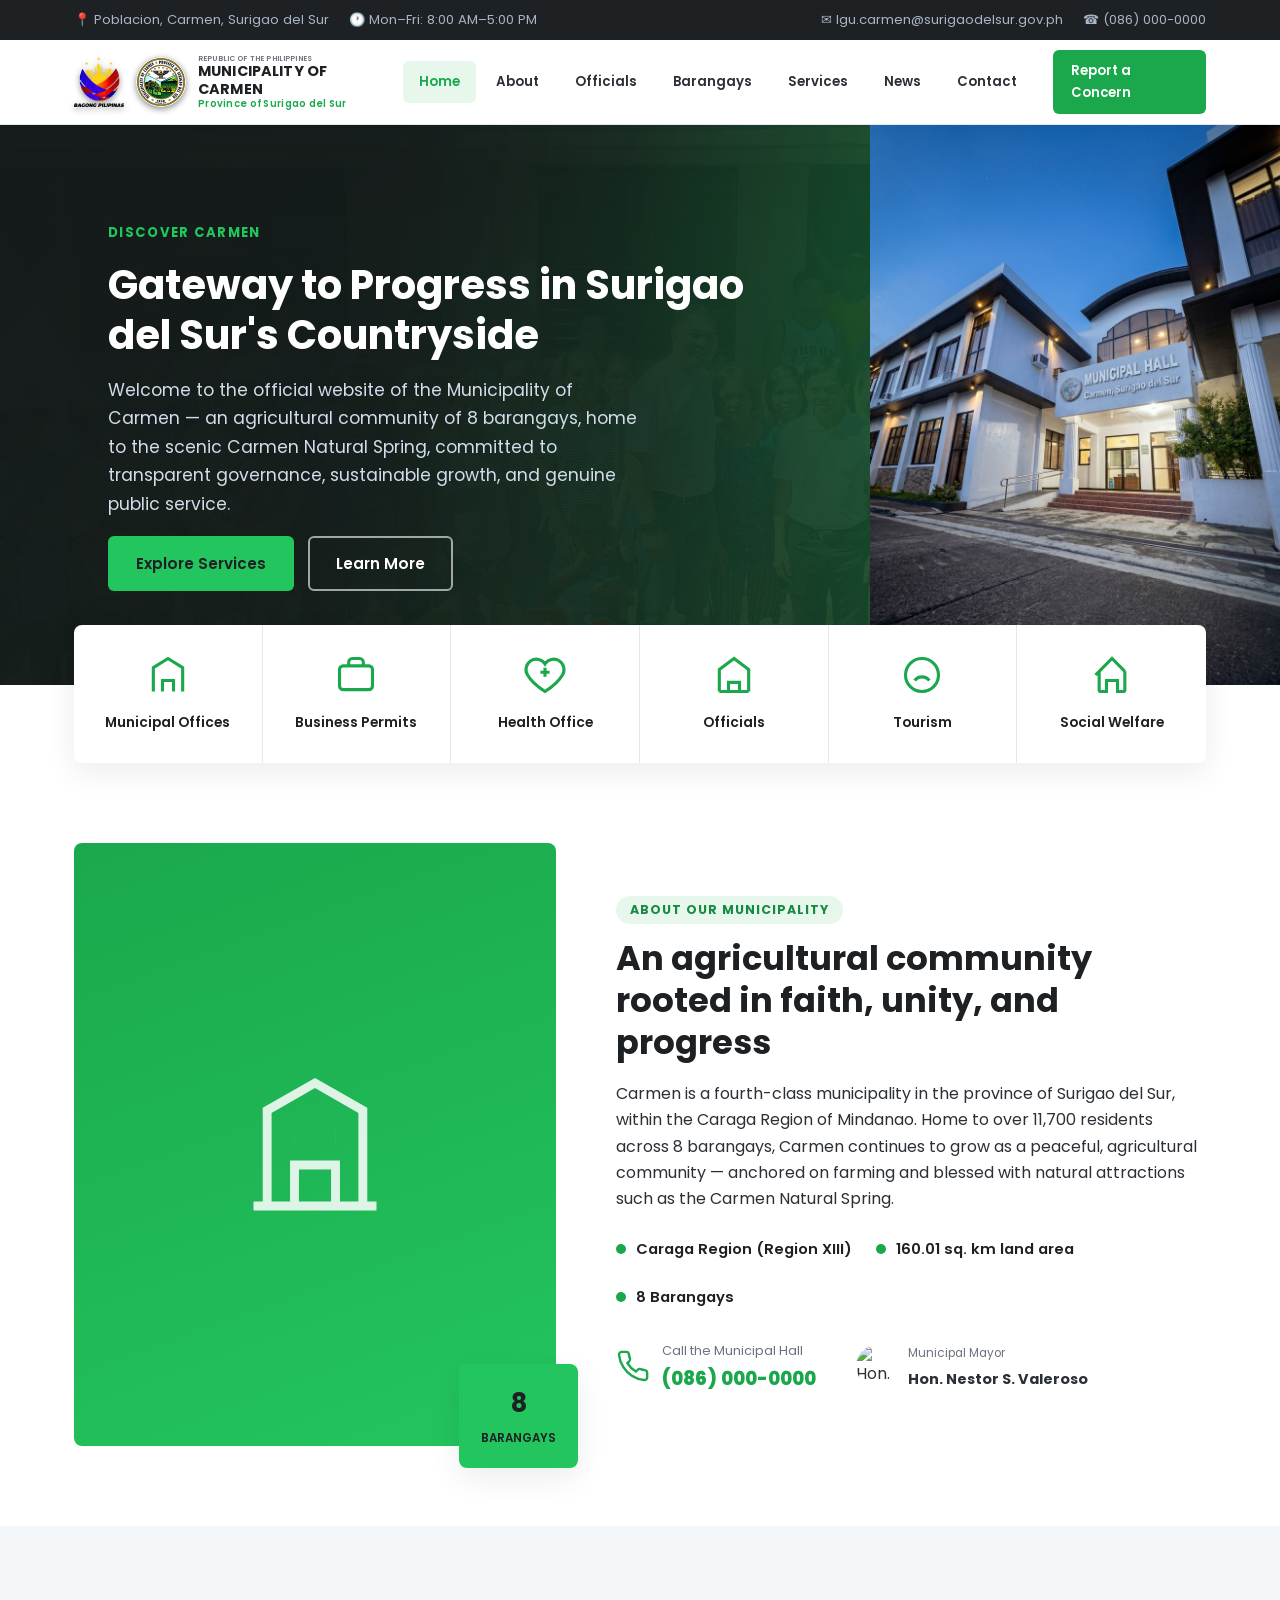
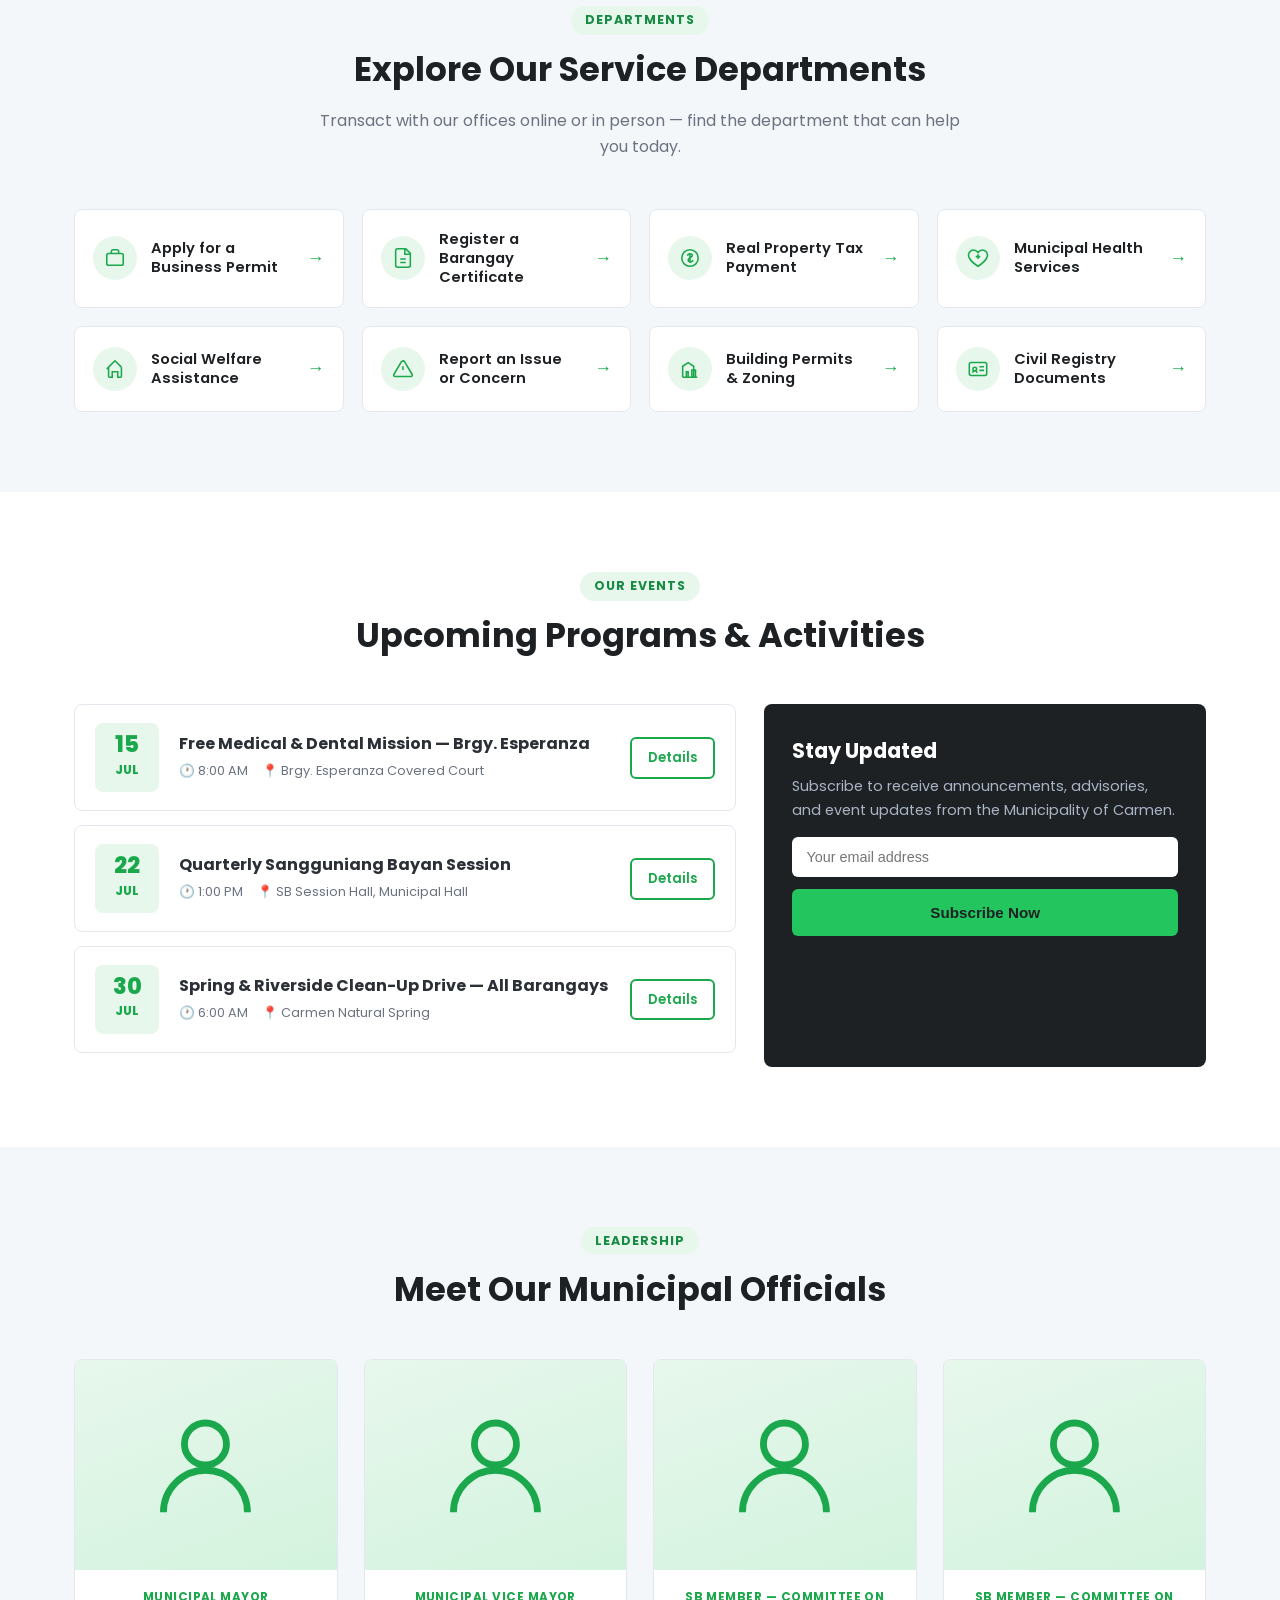
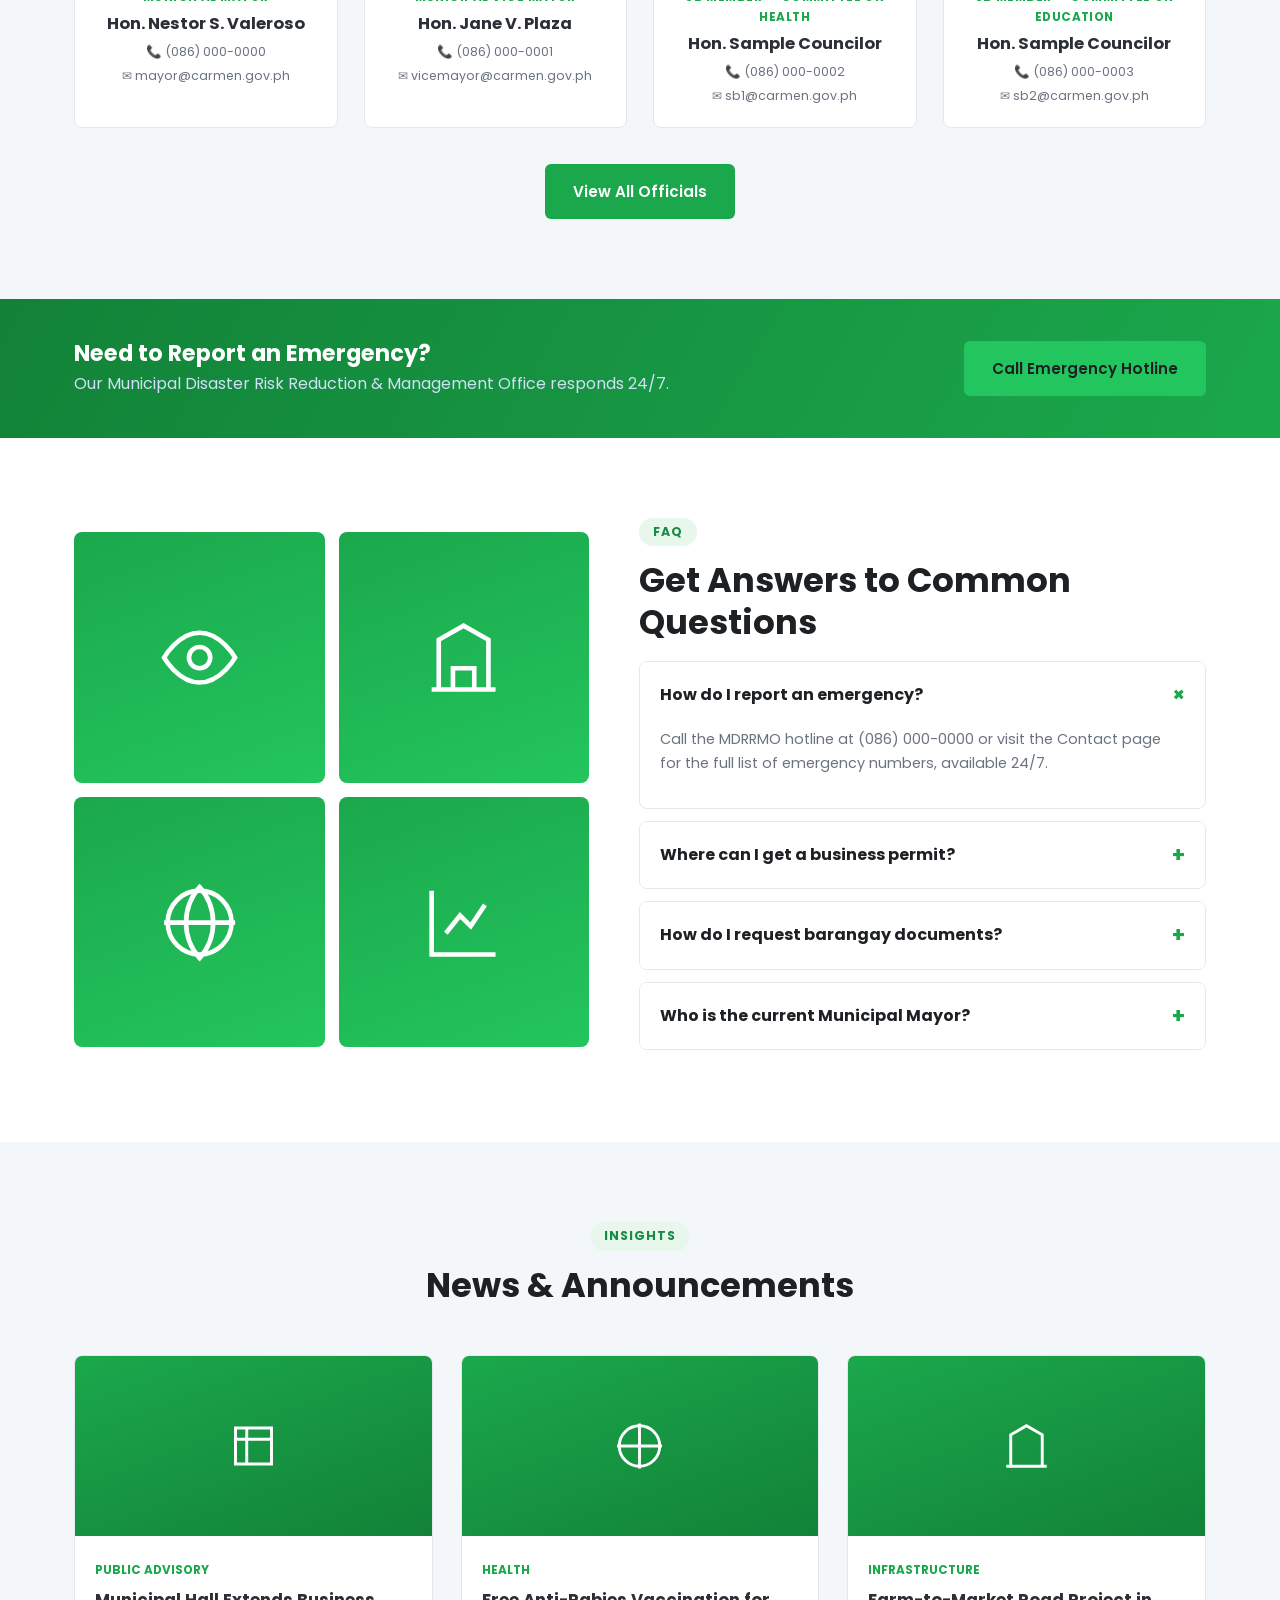
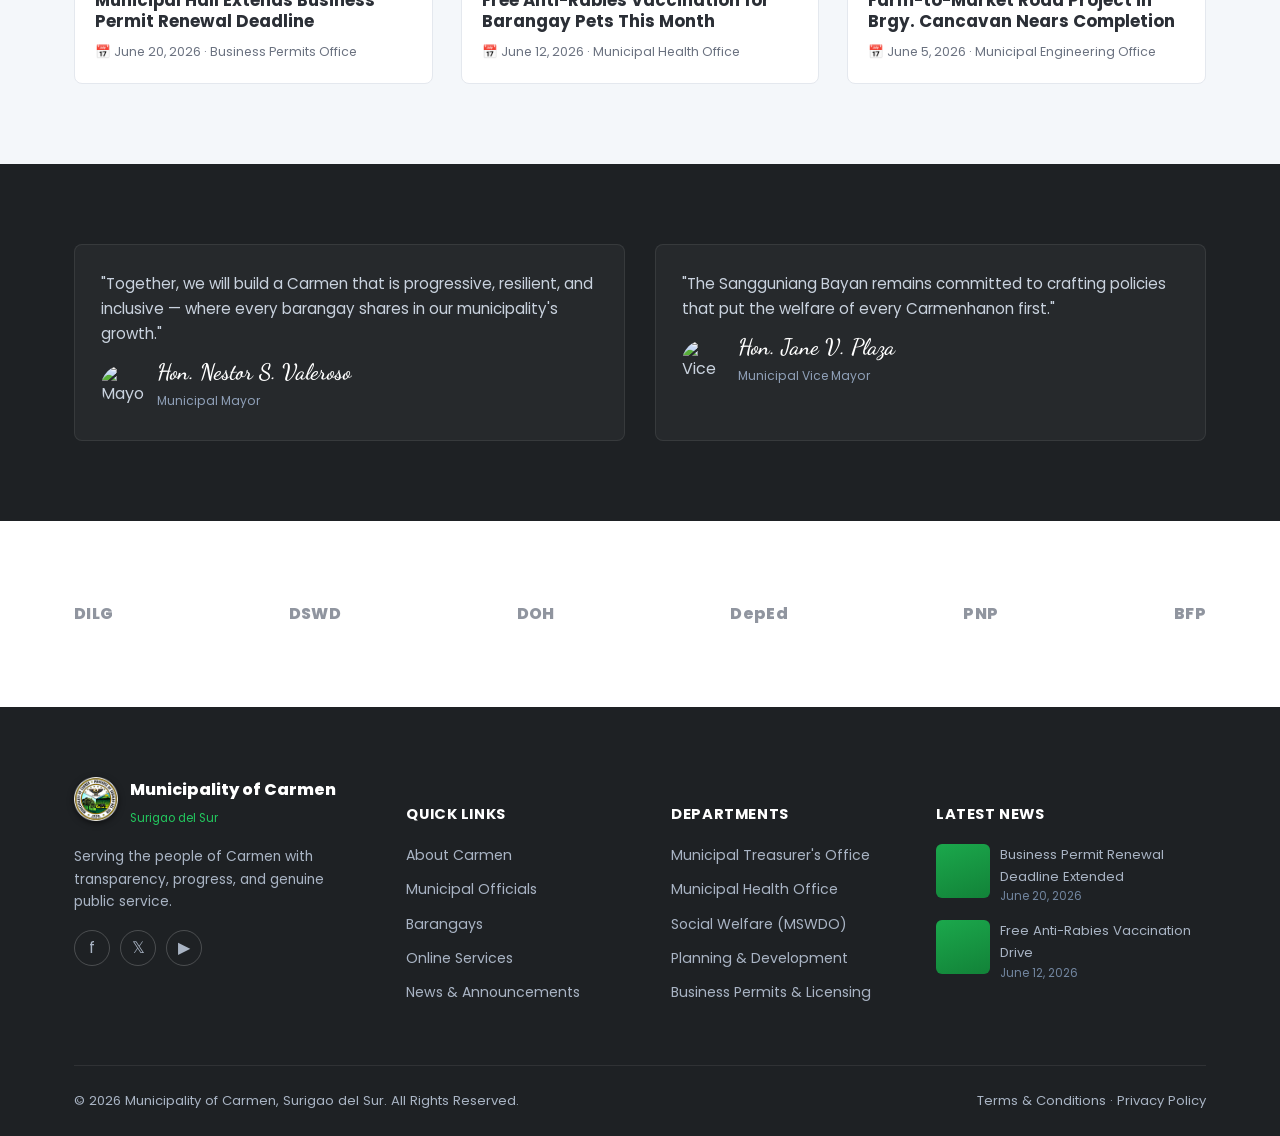
==== index.html @ b29a8e4d "Initial commit: Municipality of Carmen official website Static site for the Municipality of Carmen, " ====
<!DOCTYPE html>
<html lang="en">
<head>
<meta charset="UTF-8">
<meta name="viewport" content="width=device-width, initial-scale=1.0">
<title>Municipality of Carmen, Surigao del Sur | Official Website</title>
<meta name="description" content="Official website of the Municipality of Carmen, Province of Surigao del Sur, Philippines.">
<link rel="icon" href="assets/seal.png" type="image/png">
<link rel="preconnect" href="https://fonts.googleapis.com">
<link rel="preconnect" href="https://fonts.gstatic.com" crossorigin>
<link rel="stylesheet" href="https://fonts.googleapis.com/css2?family=Poppins:wght@300;400;500;600;700;800&family=Dancing+Script:wght@500;600;700&display=swap">
<link rel="stylesheet" href="css/style.css">
</head>
<body>

<div class="topbar">
  <div class="container">
    <div class="topbar-left">
      <span>📍 Poblacion, Carmen, Surigao del Sur</span>
      <span>🕐 Mon–Fri: 8:00 AM–5:00 PM</span>
    </div>
    <div class="topbar-right">
      <a href="mailto:lgu.carmen@surigaodelsur.gov.ph">✉ lgu.carmen@surigaodelsur.gov.ph</a>
      <a href="contact.html">☎ (086) 000-0000</a>
    </div>
  </div>
</div>

<header class="site-header">
  <div class="container">
    <a href="index.html" class="brand">
      <img src="assets/bago.png" alt="Bagong Pilipinas" class="seal">
      <img src="assets/seal.png" alt="Seal of Carmen, Surigao del Sur" class="seal">
      <span class="brand-text">
        <span class="name-country">Republic of the Philippines</span>
        <span class="name-en">Municipality of Carmen</span>
        <span class="name-fil">Province of Surigao del Sur</span>
      </span>
    </a>
    <nav class="main-nav">
      <ul>
        <li><a href="index.html">Home</a></li>
        <li><a href="about.html">About</a></li>
        <li><a href="officials.html">Officials</a></li>
        <li><a href="barangays.html">Barangays</a></li>
        <li><a href="services.html">Services</a></li>
        <li><a href="news.html">News</a></li>
        <li><a href="contact.html">Contact</a></li>
      </ul>
    </nav>
    <div class="header-cta">
      <a href="contact.html" class="btn btn-primary btn-sm">Report a Concern</a>
      <button class="nav-toggle" aria-label="Toggle menu">☰</button>
    </div>
  </div>
</header>

<section class="hero">
  <video class="hero-video" autoplay muted loop playsinline preload="auto" poster="assets/hero-bg.jpg">
    <source src="assets/carmen-web.mp4" type="video/mp4">
  </video>
  <img src="assets/hall.png" alt="Carmen Municipal Hall" class="hero-photo">
  <div class="container">
    <div class="hero-content">
      <span class="eyebrow">Discover Carmen</span>
      <h1>Gateway to Progress in Surigao del Sur's Countryside</h1>
      <p>Welcome to the official website of the Municipality of Carmen — an agricultural community of 8 barangays, home to the scenic Carmen Natural Spring, committed to transparent governance, sustainable growth, and genuine public service.</p>
      <div class="hero-actions">
        <a href="services.html" class="btn btn-accent">Explore Services</a>
        <a href="about.html" class="btn btn-outline">Learn More</a>
      </div>
    </div>
  </div>
</section>

<div class="container">
  <div class="quicklinks">
    <div class="quicklinks-grid">
      <a href="services.html" class="quicklink">
        <svg class="icon" viewBox="0 0 24 24" fill="none" stroke="currentColor" stroke-width="1.7"><path d="M4 21V8l8-5 8 5v13"/><path d="M9 21v-6h6v6"/><path d="M9 12h.01M15 12h.01M12 9h.01"/></svg>
        <span>Municipal Offices</span>
      </a>
      <a href="services.html" class="quicklink">
        <svg class="icon" viewBox="0 0 24 24" fill="none" stroke="currentColor" stroke-width="1.7"><rect x="3" y="7" width="18" height="13" rx="2"/><path d="M8 7V5a2 2 0 0 1 2-2h4a2 2 0 0 1 2 2v2"/></svg>
        <span>Business Permits</span>
      </a>
      <a href="services.html" class="quicklink">
        <svg class="icon" viewBox="0 0 24 24" fill="none" stroke="currentColor" stroke-width="1.7"><path d="M12 21s-7-4.5-9.5-9A5.5 5.5 0 0 1 12 6a5.5 5.5 0 0 1 9.5 6c-2.5 4.5-9.5 9-9.5 9Z"/><path d="M12 8v5M9.5 10.5h5"/></svg>
        <span>Health Office</span>
      </a>
      <a href="officials.html" class="quicklink">
        <svg class="icon" viewBox="0 0 24 24" fill="none" stroke="currentColor" stroke-width="1.7"><path d="M4 21V9l8-6 8 6v12"/><path d="M9 21v-5h6v5M4 21h16"/></svg>
        <span>Officials</span>
      </a>
      <a href="about.html" class="quicklink">
        <svg class="icon" viewBox="0 0 24 24" fill="none" stroke="currentColor" stroke-width="1.7"><circle cx="12" cy="12" r="9"/><path d="M8 15s1.5-2 4-2 4 2 4 2M9 9h.01M15 9h.01"/></svg>
        <span>Tourism</span>
      </a>
      <a href="services.html" class="quicklink">
        <svg class="icon" viewBox="0 0 24 24" fill="none" stroke="currentColor" stroke-width="1.7"><path d="M3 12l2-2m0 0 7-7 7 7M5 10v10a1 1 0 0 0 1 1h3v-6h6v6h3a1 1 0 0 0 1-1V10"/></svg>
        <span>Social Welfare</span>
      </a>
    </div>
  </div>
</div>

<section class="section">
  <div class="container">
    <div class="about-split">
      <div class="about-media">
        <div class="gallery-grid" style="grid-template-columns:1fr;">
          <div class="ph" style="aspect-ratio:4/5;">
            <svg viewBox="0 0 24 24" fill="none" stroke="currentColor" stroke-width="1.3"><path d="M3 21h18M5 21V7l7-4 7 4v14M9 21v-6h6v6M9 11h.01M15 11h.01M9 15h.01M15 15h.01"/></svg>
          </div>
        </div>
        <div class="badge">
          <strong>8</strong>
          <span>Barangays</span>
        </div>
      </div>
      <div>
        <div class="section-head section-head--left mb-0">
          <span class="eyebrow">About Our Municipality</span>
          <h2>An agricultural community rooted in faith, unity, and progress</h2>
        </div>
        <p>Carmen is a fourth-class municipality in the province of Surigao del Sur, within the Caraga Region of Mindanao. Home to over 11,700 residents across 8 barangays, Carmen continues to grow as a peaceful, agricultural community — anchored on farming and blessed with natural attractions such as the Carmen Natural Spring.</p>
        <div class="about-facts">
          <div><span class="dot"></span> Caraga Region (Region XIII)</div>
          <div><span class="dot"></span> 160.01 sq. km land area</div>
          <div><span class="dot"></span> 8 Barangays</div>
        </div>
        <div class="about-meta">
          <div class="phone-block">
            <svg width="34" height="34" viewBox="0 0 24 24" fill="none" stroke="#1BA84C" stroke-width="1.7"><path d="M22 16.92v3a2 2 0 0 1-2.18 2 19.79 19.79 0 0 1-8.63-3.07 19.5 19.5 0 0 1-6-6 19.79 19.79 0 0 1-3.07-8.67A2 2 0 0 1 4.11 2h3a2 2 0 0 1 2 1.72c.13.96.36 1.9.69 2.81a2 2 0 0 1-.45 2.11L8.09 9.91a16 16 0 0 0 6 6l1.27-1.27a2 2 0 0 1 2.11-.45c.9.33 1.85.56 2.81.69A2 2 0 0 1 22 16.92Z"/></svg>
            <span>
              <span class="lbl">Call the Municipal Hall</span><br>
              <span class="num">(086) 000-0000</span>
            </span>
          </div>
          <div class="person">
            <img src="https://ui-avatars.com/api/?name=Nestor+Valeroso&background=1BA84C&color=fff" alt="Hon. Nestor S. Valeroso">
            <span>
              <span class="role">Municipal Mayor</span><br>
              <span class="who">Hon. Nestor S. Valeroso</span>
            </span>
          </div>
        </div>
      </div>
    </div>
  </div>
</section>

<section class="section section--alt">
  <div class="container">
    <div class="section-head">
      <span class="eyebrow">Departments</span>
      <h2>Explore Our Service Departments</h2>
      <p>Transact with our offices online or in person — find the department that can help you today.</p>
    </div>
    <div class="dept-icon-grid">
      <a href="services.html" class="dept-icon-card">
        <span class="dept-icon"><svg viewBox="0 0 24 24" fill="none" stroke="currentColor" stroke-width="1.7"><rect x="3" y="7" width="18" height="13" rx="2"/><path d="M8 7V5a2 2 0 0 1 2-2h4a2 2 0 0 1 2 2v2"/></svg></span>
        <span class="dept-text">Apply for a Business Permit</span>
        <span class="arrow">→</span>
      </a>
      <a href="services.html" class="dept-icon-card">
        <span class="dept-icon"><svg viewBox="0 0 24 24" fill="none" stroke="currentColor" stroke-width="1.7"><path d="M6 2h9l5 5v13a2 2 0 0 1-2 2H6a2 2 0 0 1-2-2V4a2 2 0 0 1 2-2Z"/><path d="M14 2v6h6M9 13h6M9 17h6"/></svg></span>
        <span class="dept-text">Register a Barangay Certificate</span>
        <span class="arrow">→</span>
      </a>
      <a href="services.html" class="dept-icon-card">
        <span class="dept-icon"><svg viewBox="0 0 24 24" fill="none" stroke="currentColor" stroke-width="1.7"><circle cx="12" cy="12" r="9"/><path d="M12 7v10M9.5 9.5c0-1.4 1.1-2.2 2.5-2.2s2.5.8 2.5 2c0 1.6-2 2-2.5 2.4-.6.4-2 1-2 2.6 0 1.2 1.1 2.2 2.5 2.2s2.5-.8 2.5-2.2"/></svg></span>
        <span class="dept-text">Real Property Tax Payment</span>
        <span class="arrow">→</span>
      </a>
      <a href="services.html" class="dept-icon-card">
        <span class="dept-icon"><svg viewBox="0 0 24 24" fill="none" stroke="currentColor" stroke-width="1.7"><path d="M12 21s-7-4.5-9.5-9A5.5 5.5 0 0 1 12 6a5.5 5.5 0 0 1 9.5 6c-2.5 4.5-9.5 9-9.5 9Z"/><path d="M12 8v5M9.5 10.5h5"/></svg></span>
        <span class="dept-text">Municipal Health Services</span>
        <span class="arrow">→</span>
      </a>
      <a href="services.html" class="dept-icon-card">
        <span class="dept-icon"><svg viewBox="0 0 24 24" fill="none" stroke="currentColor" stroke-width="1.7"><path d="M3 12l2-2m0 0 7-7 7 7M5 10v10a1 1 0 0 0 1 1h3v-6h6v6h3a1 1 0 0 0 1-1V10"/></svg></span>
        <span class="dept-text">Social Welfare Assistance</span>
        <span class="arrow">→</span>
      </a>
      <a href="services.html" class="dept-icon-card">
        <span class="dept-icon"><svg viewBox="0 0 24 24" fill="none" stroke="currentColor" stroke-width="1.7"><path d="M12 9v4m0 4h.01M10.3 3.9 2 18a1.5 1.5 0 0 0 1.3 2.2h17.4A1.5 1.5 0 0 0 22 18L13.7 3.9a1.5 1.5 0 0 0-2.6 0Z"/></svg></span>
        <span class="dept-text">Report an Issue or Concern</span>
        <span class="arrow">→</span>
      </a>
      <a href="services.html" class="dept-icon-card">
        <span class="dept-icon"><svg viewBox="0 0 24 24" fill="none" stroke="currentColor" stroke-width="1.7"><path d="M4 21V9l6-4 6 4v12M14 21v-8h4v8"/><path d="M8 21v-6h2v6M4 21h16"/></svg></span>
        <span class="dept-text">Building Permits &amp; Zoning</span>
        <span class="arrow">→</span>
      </a>
      <a href="services.html" class="dept-icon-card">
        <span class="dept-icon"><svg viewBox="0 0 24 24" fill="none" stroke="currentColor" stroke-width="1.7"><rect x="2.5" y="5" width="19" height="14" rx="2"/><circle cx="8.5" cy="12" r="2"/><path d="M6 16c.4-1.4 1.4-2 2.5-2s2.1.6 2.5 2M13.5 9.5h5M13.5 13.5h5"/></svg></span>
        <span class="dept-text">Civil Registry Documents</span>
        <span class="arrow">→</span>
      </a>
    </div>
  </div>
</section>

<section class="section">
  <div class="container">
    <div class="section-head">
      <span class="eyebrow">Our Events</span>
      <h2>Upcoming Programs &amp; Activities</h2>
    </div>
    <div class="events-layout">
      <div>
        <div class="event-row">
          <div class="event-date"><span class="day">15</span><span class="mon">Jul</span></div>
          <div class="event-info">
            <h4>Free Medical &amp; Dental Mission — Brgy. Esperanza</h4>
            <div class="meta"><span>🕐 8:00 AM</span><span>📍 Brgy. Esperanza Covered Court</span></div>
          </div>
          <a href="news.html" class="btn btn-outline-dark btn-sm">Details</a>
        </div>
        <div class="event-row">
          <div class="event-date"><span class="day">22</span><span class="mon">Jul</span></div>
          <div class="event-info">
            <h4>Quarterly Sangguniang Bayan Session</h4>
            <div class="meta"><span>🕐 1:00 PM</span><span>📍 SB Session Hall, Municipal Hall</span></div>
          </div>
          <a href="news.html" class="btn btn-outline-dark btn-sm">Details</a>
        </div>
        <div class="event-row">
          <div class="event-date"><span class="day">30</span><span class="mon">Jul</span></div>
          <div class="event-info">
            <h4>Spring &amp; Riverside Clean-Up Drive — All Barangays</h4>
            <div class="meta"><span>🕐 6:00 AM</span><span>📍 Carmen Natural Spring</span></div>
          </div>
          <a href="news.html" class="btn btn-outline-dark btn-sm">Details</a>
        </div>
      </div>
      <div class="newsletter-box">
        <h3>Stay Updated</h3>
        <p>Subscribe to receive announcements, advisories, and event updates from the Municipality of Carmen.</p>
        <form data-demo-form>
          <input type="email" placeholder="Your email address" required>
          <button type="submit" class="btn btn-accent btn-block">Subscribe Now</button>
        </form>
      </div>
    </div>
  </div>
</section>

<section class="section section--alt">
  <div class="container">
    <div class="section-head">
      <span class="eyebrow">Leadership</span>
      <h2>Meet Our Municipal Officials</h2>
    </div>
    <div class="officials-grid">
      <div class="official-card">
        <div class="official-photo"><svg viewBox="0 0 24 24" fill="none" stroke="#1BA84C" stroke-width="1.3"><circle cx="12" cy="8" r="4"/><path d="M4 21c0-4.4 3.6-8 8-8s8 3.6 8 8"/></svg></div>
        <div class="official-info">
          <div class="role">Municipal Mayor</div>
          <h4>Hon. Nestor S. Valeroso</h4>
          <div class="contact"><div>📞 (086) 000-0000</div><div>✉ mayor@carmen.gov.ph</div></div>
        </div>
      </div>
      <div class="official-card">
        <div class="official-photo"><svg viewBox="0 0 24 24" fill="none" stroke="#1BA84C" stroke-width="1.3"><circle cx="12" cy="8" r="4"/><path d="M4 21c0-4.4 3.6-8 8-8s8 3.6 8 8"/></svg></div>
        <div class="official-info">
          <div class="role">Municipal Vice Mayor</div>
          <h4>Hon. Jane V. Plaza</h4>
          <div class="contact"><div>📞 (086) 000-0001</div><div>✉ vicemayor@carmen.gov.ph</div></div>
        </div>
      </div>
      <div class="official-card">
        <div class="official-photo"><svg viewBox="0 0 24 24" fill="none" stroke="#1BA84C" stroke-width="1.3"><circle cx="12" cy="8" r="4"/><path d="M4 21c0-4.4 3.6-8 8-8s8 3.6 8 8"/></svg></div>
        <div class="official-info">
          <div class="role">SB Member — Committee on Health</div>
          <h4>Hon. Sample Councilor</h4>
          <div class="contact"><div>📞 (086) 000-0002</div><div>✉ sb1@carmen.gov.ph</div></div>
        </div>
      </div>
      <div class="official-card">
        <div class="official-photo"><svg viewBox="0 0 24 24" fill="none" stroke="#1BA84C" stroke-width="1.3"><circle cx="12" cy="8" r="4"/><path d="M4 21c0-4.4 3.6-8 8-8s8 3.6 8 8"/></svg></div>
        <div class="official-info">
          <div class="role">SB Member — Committee on Education</div>
          <h4>Hon. Sample Councilor</h4>
          <div class="contact"><div>📞 (086) 000-0003</div><div>✉ sb2@carmen.gov.ph</div></div>
        </div>
      </div>
    </div>
    <div class="text-center" style="margin-top:36px;">
      <a href="officials.html" class="btn btn-primary">View All Officials</a>
    </div>
  </div>
</section>

<div class="cta-banner">
  <div class="container">
    <div>
      <h3>Need to Report an Emergency?</h3>
      <p>Our Municipal Disaster Risk Reduction &amp; Management Office responds 24/7.</p>
    </div>
    <a href="contact.html" class="btn btn-accent">Call Emergency Hotline</a>
  </div>
</div>

<section class="section">
  <div class="container">
    <div class="gallery-faq">
      <div class="gallery-grid">
        <div class="ph"><svg viewBox="0 0 24 24" fill="none" stroke="#fff" stroke-width="1.3"><path d="M2 12s4-7 10-7 10 7 10 7-4 7-10 7-10-7-10-7Z"/><circle cx="12" cy="12" r="3"/></svg></div>
        <div class="ph"><svg viewBox="0 0 24 24" fill="none" stroke="#fff" stroke-width="1.3"><path d="M3 21h18M5 21V7l7-4 7 4v14M9 21v-6h6v6"/></svg></div>
        <div class="ph"><svg viewBox="0 0 24 24" fill="none" stroke="#fff" stroke-width="1.3"><circle cx="12" cy="12" r="9"/><path d="M2 12h20M12 2a15 15 0 0 1 0 20 15 15 0 0 1 0-20Z"/></svg></div>
        <div class="ph"><svg viewBox="0 0 24 24" fill="none" stroke="#fff" stroke-width="1.3"><path d="M3 3v18h18"/><path d="M7 15l4-5 3 3 4-6"/></svg></div>
      </div>
      <div>
        <div class="section-head section-head--left mb-0">
          <span class="eyebrow">FAQ</span>
          <h2>Get Answers to Common Questions</h2>
        </div>
        <div class="faq-item open">
          <div class="faq-q"><span>How do I report an emergency?</span><span class="plus">+</span></div>
          <div class="faq-a"><p>Call the MDRRMO hotline at (086) 000-0000 or visit the Contact page for the full list of emergency numbers, available 24/7.</p></div>
        </div>
        <div class="faq-item">
          <div class="faq-q"><span>Where can I get a business permit?</span><span class="plus">+</span></div>
          <div class="faq-a"><p>Visit the Business Permits and Licensing Office at the Municipal Hall, or check the Services page for requirements and processing time.</p></div>
        </div>
        <div class="faq-item">
          <div class="faq-q"><span>How do I request barangay documents?</span><span class="plus">+</span></div>
          <div class="faq-a"><p>Barangay clearances and certificates are requested at your respective Barangay Hall. See the Barangays page for contact details.</p></div>
        </div>
        <div class="faq-item">
          <div class="faq-q"><span>Who is the current Municipal Mayor?</span><span class="plus">+</span></div>
          <div class="faq-a"><p>Hon. Nestor S. Valeroso currently serves as Municipal Mayor. Visit the Officials page for the full roster of elected leaders.</p></div>
        </div>
      </div>
    </div>
  </div>
</section>

<section class="section section--alt">
  <div class="container">
    <div class="section-head">
      <span class="eyebrow">Insights</span>
      <h2>News &amp; Announcements</h2>
    </div>
    <div class="news-grid">
      <div class="news-card">
        <div class="news-thumb"><svg viewBox="0 0 24 24" fill="none" stroke="#fff" stroke-width="1.3"><path d="M4 4h16v16H4z"/><path d="M4 9h16M9 4v16"/></svg></div>
        <div class="news-body">
          <span class="news-tag">Public Advisory</span>
          <h4>Municipal Hall Extends Business Permit Renewal Deadline</h4>
          <div class="news-meta">📅 June 20, 2026 · Business Permits Office</div>
        </div>
      </div>
      <div class="news-card">
        <div class="news-thumb"><svg viewBox="0 0 24 24" fill="none" stroke="#fff" stroke-width="1.3"><path d="M12 2v20M2 12h20"/><circle cx="12" cy="12" r="9"/></svg></div>
        <div class="news-body">
          <span class="news-tag">Health</span>
          <h4>Free Anti-Rabies Vaccination for Barangay Pets This Month</h4>
          <div class="news-meta">📅 June 12, 2026 · Municipal Health Office</div>
        </div>
      </div>
      <div class="news-card">
        <div class="news-thumb"><svg viewBox="0 0 24 24" fill="none" stroke="#fff" stroke-width="1.3"><path d="M3 21h18M5 21V7l7-4 7 4v14"/></svg></div>
        <div class="news-body">
          <span class="news-tag">Infrastructure</span>
          <h4>Farm-to-Market Road Project in Brgy. Cancavan Nears Completion</h4>
          <div class="news-meta">📅 June 5, 2026 · Municipal Engineering Office</div>
        </div>
      </div>
    </div>
  </div>
</section>

<section class="section section--dark">
  <div class="container">
    <div class="leaders-strip">
      <div class="leader-quote">
        <p>"Together, we will build a Carmen that is progressive, resilient, and inclusive — where every barangay shares in our municipality's growth."</p>
        <div class="who">
          <img src="https://ui-avatars.com/api/?name=Nestor+Valeroso&background=23C55E&color=1E2124" alt="Mayor">
          <span><span class="sign-name">Hon. Nestor S. Valeroso</span><br><span class="title">Municipal Mayor</span></span>
        </div>
      </div>
      <div class="leader-quote">
        <p>"The Sangguniang Bayan remains committed to crafting policies that put the welfare of every Carmenhanon first."</p>
        <div class="who">
          <img src="https://ui-avatars.com/api/?name=Jane+Plaza&background=23C55E&color=1E2124" alt="Vice Mayor">
          <span><span class="sign-name">Hon. Jane V. Plaza</span><br><span class="title">Municipal Vice Mayor</span></span>
        </div>
      </div>
    </div>
  </div>
</section>

<section class="section">
  <div class="container">
    <div class="partners-strip">
      <span class="partner">DILG</span>
      <span class="partner">DSWD</span>
      <span class="partner">DOH</span>
      <span class="partner">DepEd</span>
      <span class="partner">PNP</span>
      <span class="partner">BFP</span>
    </div>
  </div>
</section>

<footer class="site-footer">
  <div class="container">
    <div class="footer-top">
      <div class="footer-col">
        <div class="footer-brand">
          <img src="assets/seal.png" alt="Seal" class="seal">
          <span>
            <span class="name-en">Municipality of Carmen</span><br>
            <span class="name-fil">Surigao del Sur</span>
          </span>
        </div>
        <p style="font-size:.86rem;">Serving the people of Carmen with transparency, progress, and genuine public service.</p>
        <div class="social-row">
          <a href="#" aria-label="Facebook">f</a>
          <a href="#" aria-label="Twitter">𝕏</a>
          <a href="#" aria-label="YouTube">▶</a>
        </div>
      </div>
      <div class="footer-col">
        <h5>Quick Links</h5>
        <ul>
          <li><a href="about.html">About Carmen</a></li>
          <li><a href="officials.html">Municipal Officials</a></li>
          <li><a href="barangays.html">Barangays</a></li>
          <li><a href="services.html">Online Services</a></li>
          <li><a href="news.html">News &amp; Announcements</a></li>
        </ul>
      </div>
      <div class="footer-col">
        <h5>Departments</h5>
        <ul>
          <li><a href="services.html">Municipal Treasurer's Office</a></li>
          <li><a href="services.html">Municipal Health Office</a></li>
          <li><a href="services.html">Social Welfare (MSWDO)</a></li>
          <li><a href="services.html">Planning &amp; Development</a></li>
          <li><a href="services.html">Business Permits &amp; Licensing</a></li>
        </ul>
      </div>
      <div class="footer-col">
        <h5>Latest News</h5>
        <div class="news-mini">
          <div class="thumb"></div>
          <div class="txt">Business Permit Renewal Deadline Extended<div class="date">June 20, 2026</div></div>
        </div>
        <div class="news-mini">
          <div class="thumb"></div>
          <div class="txt">Free Anti-Rabies Vaccination Drive<div class="date">June 12, 2026</div></div>
        </div>
      </div>
    </div>
    <div class="footer-bottom">
      <span>© 2026 Municipality of Carmen, Surigao del Sur. All Rights Reserved.</span>
      <span><a href="#">Terms &amp; Conditions</a> · <a href="#">Privacy Policy</a></span>
    </div>
  </div>
</footer>

<script src="js/main.js"></script>
</body>
</html>
---- css/style.css ----
/* ==========================================================================
   Municipality of Carmen, Surigao del Sur — main stylesheet
   ========================================================================== */

:root {
  --primary: #1BA84C;
  --primary-dark: #128238;
  --primary-light: #E7F7EC;
  --accent: #23C55E;
  --accent-dark: #178A44;
  --red: #CE1126;
  --dark: #1E2124;
  --text: #2B2F36;
  --text-light: #6B7280;
  --bg-alt: #F4F7FA;
  --border: #E4E8EE;
  --white: #FFFFFF;
  --radius: 8px;
  --shadow: 0 10px 30px rgba(14, 30, 51, 0.08);
  --container: 1180px;
  font-size: 16px;
}

* { box-sizing: border-box; }
html { scroll-behavior: smooth; }

body {
  margin: 0;
  font-family: 'Poppins', "Segoe UI", Roboto, "Helvetica Neue", Arial, sans-serif;
  color: var(--text);
  background: var(--white);
  line-height: 1.65;
}

img { max-width: 100%; display: block; }
a { color: inherit; text-decoration: none; }
ul { margin: 0; padding: 0; list-style: none; }
h1, h2, h3, h4 { margin: 0 0 .5em; line-height: 1.25; font-weight: 700; }
p { margin: 0 0 1em; }

.container {
  max-width: var(--container);
  margin: 0 auto;
  padding: 0 24px;
}

.section { padding: 80px 0; }
.section--alt { background: var(--bg-alt); }
.section--dark { background: var(--dark); color: #C9D2DE; }

.section-head {
  text-align: center;
  max-width: 640px;
  margin: 0 auto 48px;
}
.section-head .eyebrow {
  display: inline-block;
  color: var(--accent-dark);
  background: var(--primary-light);
  padding: 4px 14px;
  border-radius: 20px;
  font-size: .78rem;
  font-weight: 700;
  letter-spacing: .08em;
  text-transform: uppercase;
  margin-bottom: 14px;
}
.section-head h2 { font-size: 2.1rem; color: var(--dark); }
.section-head p { color: var(--text-light); margin-top: 10px; }
.section-head--left { text-align: left; margin: 0 0 40px; }

/* ---------- Buttons ---------- */
.btn {
  display: inline-flex;
  align-items: center;
  gap: 8px;
  padding: 13px 26px;
  border-radius: 6px;
  font-weight: 600;
  font-size: .95rem;
  border: 2px solid transparent;
  cursor: pointer;
  transition: all .2s ease;
}
.btn-primary { background: var(--primary); color: #fff; }
.btn-primary:hover { background: var(--primary-dark); }
.btn-accent { background: var(--accent); color: var(--dark); }
.btn-accent:hover { background: var(--accent-dark); color: #fff; }
.btn-outline { border-color: rgba(255,255,255,.6); color: #fff; }
.btn-outline:hover { background: rgba(255,255,255,.12); }
.btn-outline-dark { border-color: var(--primary); color: var(--primary); }
.btn-outline-dark:hover { background: var(--primary); color: #fff; }
.btn-sm { padding: 8px 16px; font-size: .82rem; }
.btn-block { width: 100%; justify-content: center; }

/* ---------- Top bar ---------- */
.topbar {
  background: var(--dark);
  color: #A9B4C4;
  font-size: .82rem;
}
.topbar .container {
  display: flex;
  align-items: center;
  justify-content: space-between;
  height: 40px;
}
.topbar-left, .topbar-right { display: flex; align-items: center; gap: 20px; }
.topbar a:hover { color: var(--accent); }
.topbar-right a { display: inline-flex; align-items: center; gap: 6px; }
.topbar .flag-strip { display: inline-flex; height: 10px; width: 18px; border-radius: 2px; overflow: hidden; }

/* ---------- Header / nav ---------- */
.site-header {
  background: #fff;
  border-bottom: 1px solid var(--border);
  position: sticky;
  top: 0;
  z-index: 100;
}
.site-header .container {
  display: flex;
  align-items: center;
  justify-content: space-between;
  gap: 20px;
  height: 84px;
}
.brand { display: flex; align-items: center; gap: 12px; }
.brand .seal { width: 50px; height: 50px; flex-shrink: 0; filter: drop-shadow(0 2px 3px rgba(0,0,0,.45)); }
.brand-text { display: flex; flex-direction: column; line-height: 1.2; }
.brand-text .name-country {
  font-size: .46rem;
  color: var(--text-light);
  font-weight: 600;
  letter-spacing: .02em;
  text-transform: uppercase;
  white-space: nowrap;
}
.brand-text .name-en {
  font-size: .90rem;
  font-weight: 700;
  color: var(--dark);
  letter-spacing: .01em;
  display: block;
  text-transform: uppercase;
}
.brand-text .name-fil {
  font-size: .6rem;
  color: var(--primary);
  font-weight: 600;
  letter-spacing: .03em;
}

.main-nav ul { display: flex; gap: 4px; align-items: center; }
.main-nav a {
  display: block;
  padding: 10px 16px;
  font-weight: 600;
  font-size: .83rem;
  color: var(--text);
  border-radius: 6px;
}
.main-nav a:hover, .main-nav a.active { color: var(--primary); background: var(--primary-light); }

.header-cta { display: flex; align-items: center; gap: 14px; }
.nav-toggle {
  display: none;
  background: none;
  border: none;
  font-size: 1.6rem;
  cursor: pointer;
  color: var(--dark);
}

/* ---------- Hero ---------- */
.hero {
  position: relative;
  min-height: 560px;
  display: flex;
  align-items: center;
  color: #fff;
  background: #12140f;
  overflow: hidden;
}
.hero-video {
  position: absolute;
  inset: 0;
  width: 100%;
  height: 100%;
  object-fit: cover;
  z-index: 0;
  transform: translateZ(0);
  will-change: transform;
  backface-visibility: hidden;
}
.hero::before {
  content: "";
  position: absolute;
  inset: 0;
  background:
    linear-gradient(100deg, rgba(20,23,25,.92) 30%, rgba(20,23,25,.55) 75%),
    linear-gradient(135deg, rgba(18,53,32,.9) 0%, rgba(18,130,56,.85) 45%, rgba(27,168,76,.8) 100%);
  z-index: 1;
  pointer-events: none;
}
.hero::after {
  content: "";
  position: absolute;
  inset: 0;
  background-image:
    radial-gradient(circle at 85% 20%, rgba(35,197,94,.18), transparent 40%);
  z-index: 1;
  pointer-events: none;
}
.hero-photo {
  position: absolute;
  top: 0;
  right: 0;
  bottom: 0;
  width: 32%;
  height: 100%;
  object-fit: cover;
  z-index: 2;
}
.hero .container { position: relative; z-index: 3; padding-right: 35%; box-sizing: border-box; }
.hero-content { max-width: 640px; }
.hero .eyebrow {
  display: inline-block;
  color: var(--accent);
  font-weight: 700;
  letter-spacing: .1em;
  text-transform: uppercase;
  font-size: .82rem;
  margin-bottom: 16px;
}
.hero h1 { font-size: 2.5rem; margin-bottom: 16px; }
.hero p { font-size: 1.08rem; color: #D3DCE9; max-width: 540px; }
.hero-actions { display: flex; gap: 14px; margin-top: 18px; flex-wrap: wrap; }

/* ---------- Quick links strip ---------- */
.quicklinks {
  background: #fff;
  box-shadow: var(--shadow);
  border-radius: var(--radius);
  margin: -60px auto 0;
  position: relative;
  z-index: 3;
  max-width: var(--container);
}
.quicklinks .container { padding: 0; }
.quicklinks-grid {
  display: grid;
  grid-template-columns: repeat(6, 1fr);
}
.quicklink {
  text-align: center;
  padding: 28px 10px;
  border-right: 1px solid var(--border);
  transition: background .2s;
}
.quicklink:last-child { border-right: none; }
.quicklink:hover { background: var(--primary-light); }
.quicklink .icon {
  display: block;
  width: 44px; height: 44px; margin: 0 auto 12px;
  color: var(--primary);
}
.quicklink span { font-weight: 600; font-size: .86rem; color: var(--dark); }

/* ---------- About split ---------- */
.about-split {
  display: grid;
  grid-template-columns: .9fr 1.1fr;
  gap: 60px;
  align-items: center;
}
.about-media { position: relative; }
.about-media img { border-radius: var(--radius); }
.about-media .badge {
  position: absolute;
  bottom: -22px;
  right: -22px;
  background: var(--accent);
  color: var(--dark);
  padding: 18px 22px;
  border-radius: var(--radius);
  box-shadow: var(--shadow);
  text-align: center;
}
.about-media .badge strong { display: block; font-size: 1.6rem; }
.about-media .badge span { font-size: .74rem; font-weight: 600; text-transform: uppercase; }

.about-facts {
  display: flex;
  gap: 24px;
  margin: 24px 0;
  flex-wrap: wrap;
}
.about-facts div { display: flex; align-items: center; gap: 10px; font-weight: 600; color: var(--dark); font-size: .92rem; }
.about-facts .dot { width: 10px; height: 10px; border-radius: 50%; background: var(--primary); }

.about-meta { display: flex; align-items: center; gap: 40px; margin-top: 28px; flex-wrap: wrap; }
.about-meta .phone-block { display: flex; align-items: center; gap: 12px; }
.about-meta .phone-block .lbl { font-size: .8rem; color: var(--text-light); }
.about-meta .phone-block .num { font-weight: 800; color: var(--primary); font-size: 1.15rem; }
.about-meta .person { display: flex; align-items: center; gap: 10px; }
.about-meta .person img { width: 42px; height: 42px; border-radius: 50%; object-fit: cover; }
.about-meta .person .role { font-size: .74rem; color: var(--text-light); }
.about-meta .person .who { font-weight: 700; font-size: .9rem; }

/* ---------- Departments icon grid ---------- */
.dept-icon-grid {
  display: grid;
  grid-template-columns: repeat(4, 1fr);
  gap: 18px;
}
.dept-icon-card {
  display: flex;
  align-items: center;
  gap: 14px;
  background: #fff;
  border: 1px solid var(--border);
  border-radius: var(--radius);
  padding: 20px 18px;
  font-weight: 600;
  color: var(--dark);
  transition: all .2s;
}
.dept-icon-card:hover { border-color: var(--primary); box-shadow: var(--shadow); transform: translateY(-3px); }
.dept-icon-card .dept-icon {
  width: 44px;
  height: 44px;
  flex-shrink: 0;
  border-radius: 50%;
  background: var(--primary-light);
  display: flex;
  align-items: center;
  justify-content: center;
}
.dept-icon-card .dept-icon svg { width: 22px; height: 22px; color: var(--primary); }
.dept-icon-card .dept-text { flex: 1; font-size: .92rem; line-height: 1.3; }
.dept-icon-card .arrow { color: var(--primary); font-size: 1.1rem; }

/* ---------- Events + newsletter ---------- */
.events-layout {
  display: grid;
  grid-template-columns: 1.5fr 1fr;
  gap: 28px;
}
.event-row {
  display: flex;
  align-items: center;
  gap: 20px;
  background: #fff;
  border: 1px solid var(--border);
  border-radius: var(--radius);
  padding: 18px 20px;
  margin-bottom: 14px;
}
.event-date {
  background: var(--primary-light);
  color: var(--primary);
  border-radius: 8px;
  padding: 10px 14px;
  text-align: center;
  font-weight: 800;
  min-width: 64px;
}
.event-date .day { font-size: 1.4rem; display: block; line-height: 1; }
.event-date .mon { font-size: .72rem; text-transform: uppercase; }
.event-info { flex: 1; }
.event-info h4 { margin: 0 0 6px; font-size: 1rem; }
.event-info .meta { font-size: .8rem; color: var(--text-light); display: flex; gap: 14px; flex-wrap: wrap; }

.newsletter-box {
  background: var(--dark);
  border-radius: var(--radius);
  padding: 34px 28px;
  color: #fff;
}
.newsletter-box h3 { font-size: 1.3rem; }
.newsletter-box p { color: #A9B4C4; font-size: .9rem; }
.newsletter-box input {
  width: 100%;
  padding: 12px 14px;
  border-radius: 6px;
  border: none;
  margin-bottom: 12px;
  font-size: .9rem;
}

/* ---------- Officials ---------- */
.officials-grid {
  display: grid;
  grid-template-columns: repeat(4, 1fr);
  gap: 26px;
}
.official-card {
  background: #fff;
  border: 1px solid var(--border);
  border-radius: var(--radius);
  overflow: hidden;
  text-align: center;
  transition: box-shadow .2s, transform .2s;
}
.official-card:hover { box-shadow: var(--shadow); transform: translateY(-4px); }
.official-photo {
  height: 210px;
  background: linear-gradient(160deg, var(--primary-light), #D3F3DE);
  display: flex;
  align-items: center;
  justify-content: center;
}
.official-photo svg { width: 60%; height: 60%; color: var(--primary); }
.official-info { padding: 18px; }
.official-info .role { color: var(--primary); font-size: .74rem; font-weight: 700; text-transform: uppercase; letter-spacing: .04em; }
.official-info h4 { margin: 6px 0 8px; font-size: 1.02rem; }
.official-info .contact { font-size: .78rem; color: var(--text-light); }
.official-info .contact div { margin-bottom: 3px; }

/* ---------- CTA banner ---------- */
.cta-banner {
  background: linear-gradient(120deg, var(--primary-dark), var(--primary));
  color: #fff;
  padding: 40px 0;
}
.cta-banner .container {
  display: flex;
  align-items: center;
  justify-content: space-between;
  flex-wrap: wrap;
  gap: 20px;
}
.cta-banner h3 { margin: 0 0 4px; font-size: 1.4rem; }
.cta-banner p { margin: 0; color: #CFE0F8; }

/* ---------- Gallery + FAQ ---------- */
.gallery-faq {
  display: grid;
  grid-template-columns: 1fr 1.1fr;
  gap: 50px;
  align-items: center;
}
.gallery-grid {
  display: grid;
  grid-template-columns: 1fr 1fr;
  gap: 14px;
}
.gallery-grid .ph {
  border-radius: var(--radius);
  aspect-ratio: 1/1;
  background: linear-gradient(160deg, var(--primary) 0%, var(--accent) 100%);
  display: flex;
  align-items: center;
  justify-content: center;
  color: rgba(255,255,255,.85);
}
.gallery-grid .ph svg { width: 34%; height: 34%; }

.faq-item {
  border: 1px solid var(--border);
  border-radius: var(--radius);
  margin-bottom: 12px;
  overflow: hidden;
}
.faq-q {
  display: flex;
  align-items: center;
  justify-content: space-between;
  padding: 16px 20px;
  font-weight: 700;
  cursor: pointer;
  background: #fff;
  color: var(--dark);
}
.faq-q .plus { color: var(--primary); font-size: 1.3rem; transition: transform .2s; }
.faq-item.open .plus { transform: rotate(45deg); }
.faq-a {
  padding: 0 20px;
  max-height: 0;
  overflow: hidden;
  color: var(--text-light);
  font-size: .9rem;
  transition: all .25s ease;
}
.faq-item.open .faq-a { padding: 0 20px 18px; max-height: 300px; }

/* ---------- News cards ---------- */
.news-grid {
  display: grid;
  grid-template-columns: repeat(3, 1fr);
  gap: 28px;
}
.news-card {
  border: 1px solid var(--border);
  border-radius: var(--radius);
  overflow: hidden;
  background: #fff;
  transition: box-shadow .2s, transform .2s;
}
.news-card:hover { box-shadow: var(--shadow); transform: translateY(-4px); }
.news-thumb {
  height: 180px;
  background: linear-gradient(160deg, var(--primary), var(--primary-dark));
  display: flex;
  align-items: center;
  justify-content: center;
}
.news-thumb svg { width: 30%; height: 30%; color: rgba(255,255,255,.85); }
.news-body { padding: 20px; }
.news-tag { color: var(--primary); font-size: .74rem; font-weight: 700; text-transform: uppercase; }
.news-body h4 { margin: 8px 0 10px; font-size: 1.05rem; }
.news-meta { font-size: .78rem; color: var(--text-light); }

/* ---------- Officials quote / leaders strip (dark) ---------- */
.leaders-strip {
  display: grid;
  grid-template-columns: 1fr 1fr;
  gap: 30px;
}
.leader-quote {
  background: rgba(255,255,255,.04);
  border: 1px solid rgba(255,255,255,.08);
  border-radius: var(--radius);
  padding: 26px;
}
.leader-quote p { color: #C9D2DE; font-size: .95rem; }
.leader-quote .who { display: flex; align-items: center; gap: 12px; margin-top: 14px; }
.leader-quote .who img { width: 44px; height: 44px; border-radius: 50%; }
.leader-quote .who .sign-name { color: #fff; font-size: 1.4rem; line-height: 1; }
.leader-quote .who .title { font-size: .76rem; color: #8FA0B8; }

/* ---------- Signature style ---------- */
.sign-name {
  font-family: 'Dancing Script', cursive;
  font-weight: 600;
}

/* ---------- Partners ---------- */
.partners-strip {
  display: flex;
  align-items: center;
  justify-content: space-between;
  flex-wrap: wrap;
  gap: 30px;
  opacity: .75;
}
.partners-strip .partner { font-weight: 800; color: var(--text-light); font-size: 1rem; letter-spacing: .02em; }

/* ---------- Footer ---------- */
.site-footer {
  background: var(--dark);
  color: #A9B4C4;
  padding-top: 70px;
}
.footer-top {
  display: grid;
  grid-template-columns: 1.3fr 1fr 1fr 1.2fr;
  gap: 40px;
  padding-bottom: 50px;
  border-bottom: 1px solid rgba(255,255,255,.08);
}
.footer-brand { display: flex; gap: 12px; margin-bottom: 16px; }
.footer-brand .seal { width: 44px; height: 44px; filter: drop-shadow(0 2px 3px rgba(0,0,0,.55)); }
.footer-brand .name-en { color: #fff; font-weight: 800; }
.footer-brand .name-fil { font-size: .74rem; color: var(--accent); }
.footer-col h5 {
  color: #fff;
  font-size: .92rem;
  text-transform: uppercase;
  letter-spacing: .04em;
  margin-bottom: 18px;
}
.footer-col li { margin-bottom: 11px; font-size: .88rem; }
.footer-col a:hover { color: var(--accent); }
.footer-col .news-mini { display: flex; gap: 10px; margin-bottom: 14px; }
.footer-col .news-mini .thumb {
  width: 54px; height: 54px; border-radius: 6px; flex-shrink: 0;
  background: linear-gradient(160deg, var(--primary), var(--primary-dark));
}
.footer-col .news-mini .txt { font-size: .82rem; }
.footer-col .news-mini .date { font-size: .72rem; color: #7286A0; }
.social-row { display: flex; gap: 10px; margin-top: 16px; }
.social-row a {
  width: 36px; height: 36px; border-radius: 50%;
  border: 1px solid rgba(255,255,255,.2);
  display: flex; align-items: center; justify-content: center;
}
.social-row a:hover { background: var(--accent); color: var(--dark); border-color: var(--accent); }

.footer-bottom {
  display: flex;
  align-items: center;
  justify-content: space-between;
  padding: 24px 0;
  font-size: .82rem;
  flex-wrap: wrap;
  gap: 10px;
}
.footer-bottom a:hover { color: var(--accent); }

/* ---------- Page header (inner pages) ---------- */
.page-header {
  background:
    linear-gradient(100deg, rgba(20,23,25,.92) 20%, rgba(20,23,25,.7) 100%),
    linear-gradient(135deg, #123521 0%, #128238 55%, #1BA84C 100%);
  color: #fff;
  padding: 64px 0;
  text-align: center;
}
.page-header h1 { font-size: 2.3rem; margin-bottom: 10px; }
.breadcrumb { font-size: .88rem; color: #C9D2DE; }
.breadcrumb a:hover { color: var(--accent); }

/* ---------- Generic content blocks ---------- */
.two-col {
  display: grid;
  grid-template-columns: 1.1fr .9fr;
  gap: 50px;
}
.info-card {
  background: var(--bg-alt);
  border-radius: var(--radius);
  padding: 26px;
}
.info-card h4 { color: var(--dark); }
.stat-grid {
  display: grid;
  grid-template-columns: repeat(4, 1fr);
  gap: 20px;
  margin: 40px 0;
}
.stat-card {
  text-align: center;
  background: var(--bg-alt);
  border-radius: var(--radius);
  padding: 28px 14px;
}
.stat-card strong { display: block; font-size: 2rem; color: var(--primary); }
.stat-card span { font-size: .8rem; color: var(--text-light); font-weight: 600; }

.barangay-grid {
  display: grid;
  grid-template-columns: repeat(4, 1fr);
  gap: 22px;
}
.barangay-card {
  background: #fff;
  border: 1px solid var(--border);
  border-radius: var(--radius);
  padding: 24px;
  transition: box-shadow .2s, transform .2s;
}
.barangay-card:hover { box-shadow: var(--shadow); transform: translateY(-3px); }
.barangay-card .num {
  width: 40px; height: 40px; border-radius: 50%;
  background: var(--primary-light); color: var(--primary);
  display: flex; align-items: center; justify-content: center;
  font-weight: 800; margin-bottom: 14px;
}
.barangay-card h4 { margin-bottom: 6px; }
.barangay-card p { font-size: .84rem; color: var(--text-light); margin: 0; }

.services-directory {
  display: grid;
  grid-template-columns: repeat(3, 1fr);
  gap: 24px;
}
.dept-card {
  border: 1px solid var(--border);
  border-radius: var(--radius);
  padding: 26px;
  transition: box-shadow .2s, transform .2s;
}
.dept-card:hover { box-shadow: var(--shadow); transform: translateY(-3px); }
.dept-card .icon {
  width: 48px; height: 48px; color: var(--primary); margin-bottom: 16px;
}
.dept-card h4 { margin-bottom: 8px; }
.dept-card p { font-size: .88rem; color: var(--text-light); }
.dept-card a { font-size: .84rem; font-weight: 700; color: var(--primary); }

.contact-grid {
  display: grid;
  grid-template-columns: repeat(4, 1fr);
  gap: 22px;
  margin-bottom: 60px;
}
.contact-card {
  text-align: center;
  padding: 30px 18px;
  border: 1px solid var(--border);
  border-radius: var(--radius);
}
.contact-card .icon {
  width: 46px; height: 46px; color: var(--primary);
  margin: 0 auto 14px;
}
.contact-card h4 { margin-bottom: 6px; font-size: .98rem; }
.contact-card p { font-size: .85rem; color: var(--text-light); margin: 0; }

.hotline-table {
  width: 100%;
  border-collapse: collapse;
}
.hotline-table th, .hotline-table td {
  text-align: left;
  padding: 14px 16px;
  border-bottom: 1px solid var(--border);
  font-size: .9rem;
}
.hotline-table th { color: var(--text-light); text-transform: uppercase; font-size: .74rem; letter-spacing: .04em; }
.hotline-table td strong { color: var(--dark); }

.form-grid { display: grid; grid-template-columns: 1fr 1fr; gap: 16px; }
.form-grid .full { grid-column: 1 / -1; }
.form-control {
  width: 100%;
  padding: 12px 14px;
  border: 1px solid var(--border);
  border-radius: 6px;
  font-family: inherit;
  font-size: .92rem;
}
.form-control:focus { outline: 2px solid var(--primary); border-color: var(--primary); }
label { display: block; font-size: .82rem; font-weight: 600; margin-bottom: 6px; color: var(--dark); }

.map-embed {
  border-radius: var(--radius);
  overflow: hidden;
  height: 340px;
  background: linear-gradient(160deg, var(--primary-light), #D3F3DE);
  display: flex;
  align-items: center;
  justify-content: center;
  color: var(--primary);
  text-align: center;
}

/* ---------- Utility ---------- */
.text-center { text-align: center; }
.mt-0 { margin-top: 0; }
.mb-0 { margin-bottom: 0; }

/* ---------- Responsive ---------- */
@media (max-width: 992px) {
  .about-split, .gallery-faq, .two-col { grid-template-columns: 1fr; }
  .events-layout { grid-template-columns: 1fr; }
  .officials-grid, .news-grid, .barangay-grid, .services-directory, .contact-grid, .stat-grid, .dept-icon-grid { grid-template-columns: repeat(2, 1fr); }
  .footer-top { grid-template-columns: 1fr 1fr; }
  .quicklinks-grid { grid-template-columns: repeat(3, 1fr); }
  .leaders-strip { grid-template-columns: 1fr; }
  .hero-photo { display: none; }
  .hero .container { padding-right: 24px; }
}
@media (max-width: 1120px) {
  .main-nav { position: fixed; top: 84px; left: 0; right: 0; bottom: 0; background: #fff; padding: 20px; transform: translateX(-100%); transition: transform .25s ease; overflow-y: auto; }
  .main-nav.open { transform: translateX(0); }
  .main-nav ul { flex-direction: column; align-items: stretch; }
  .nav-toggle { display: block; }
}
@media (max-width: 768px) {
  .topbar-left span:not(:first-child) { display: none; }
  .hero h1 { font-size: 2.1rem; }
  .quicklinks-grid { grid-template-columns: repeat(2, 1fr); }
  .officials-grid, .news-grid, .barangay-grid, .services-directory, .contact-grid, .stat-grid, .footer-top, .dept-icon-grid { grid-template-columns: 1fr; }
  .cta-banner .container { flex-direction: column; text-align: center; }
  .form-grid { grid-template-columns: 1fr; }
  .section { padding: 56px 0; }
}
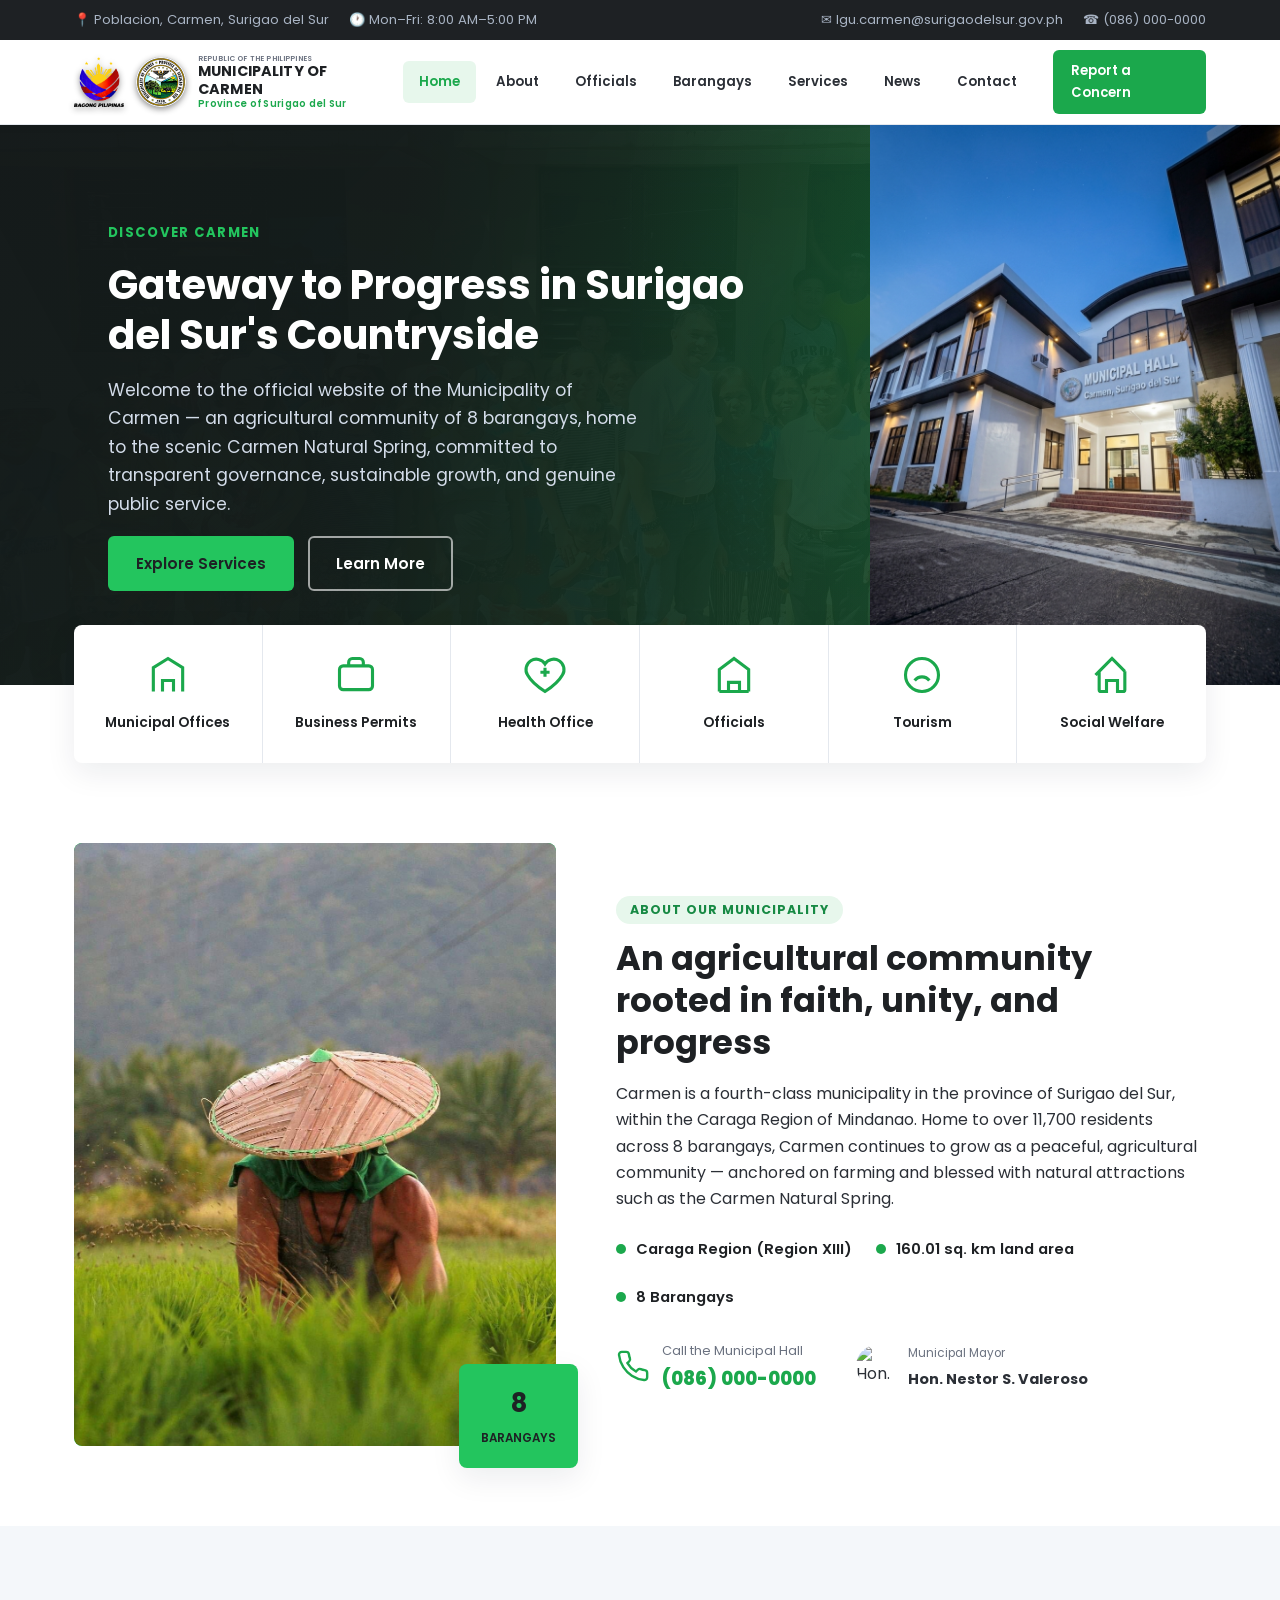
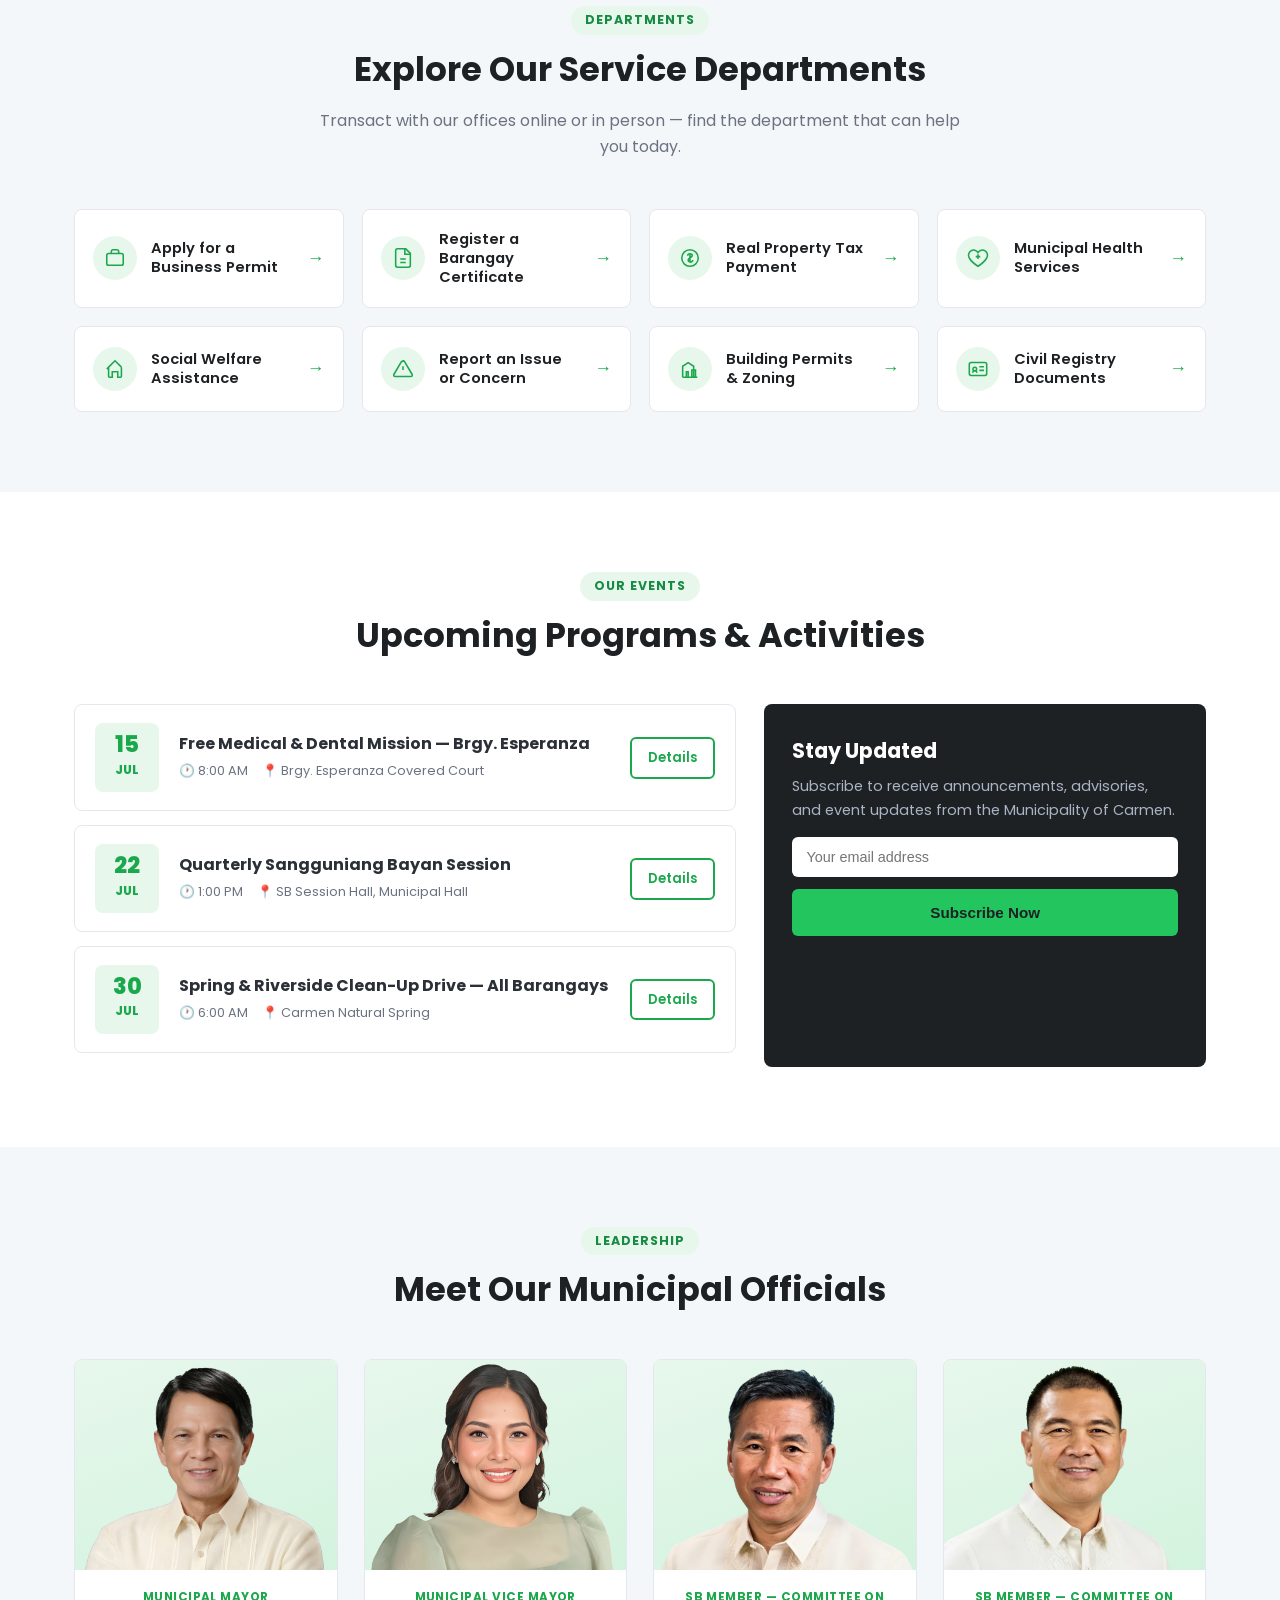
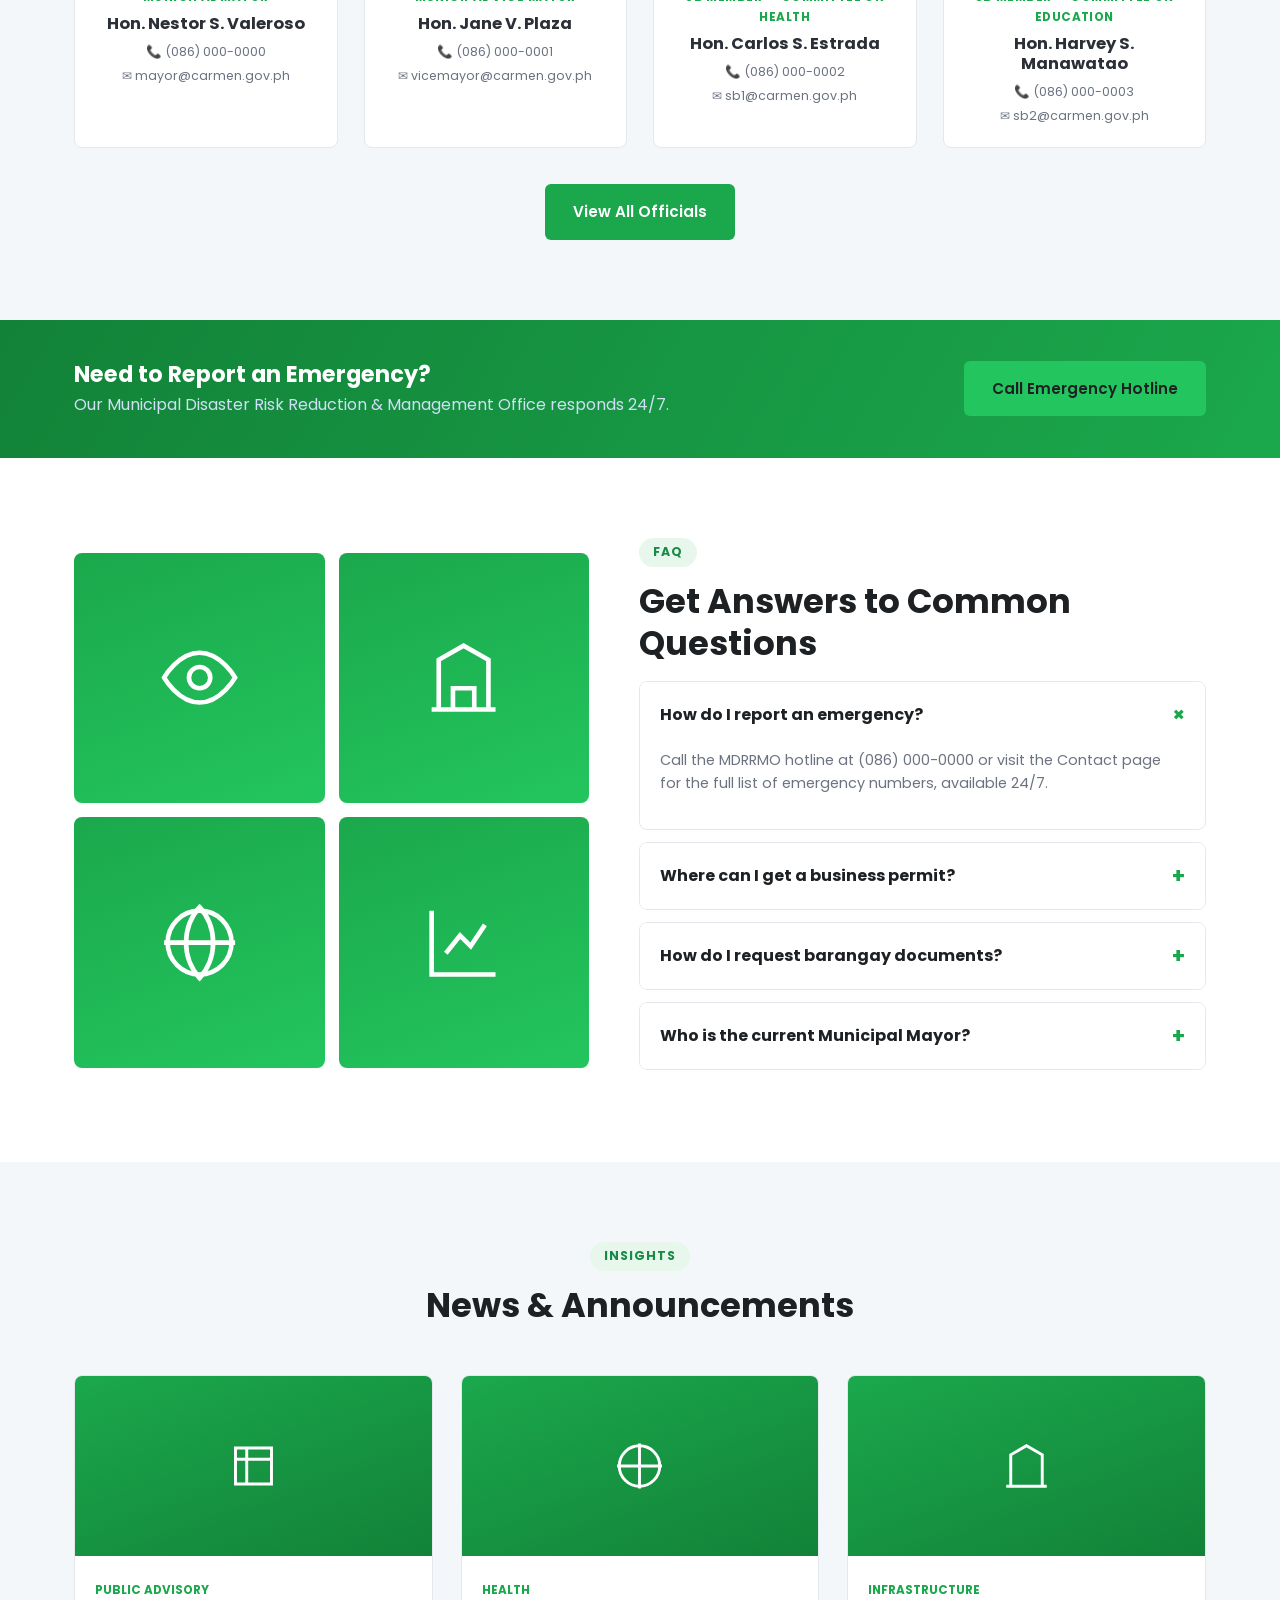
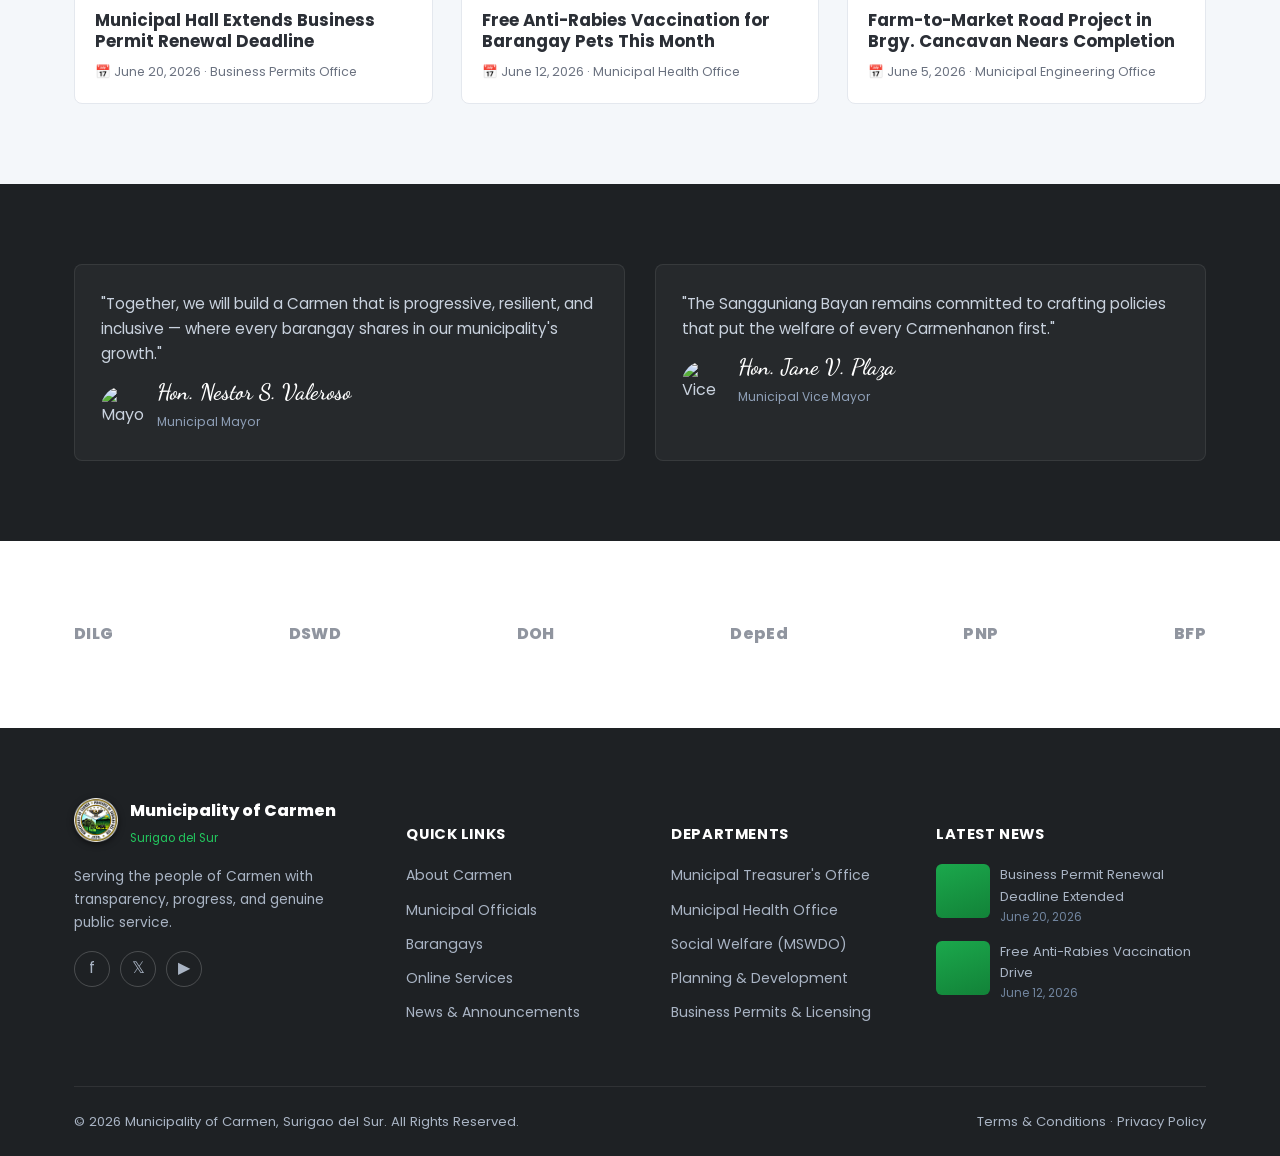
==== commit e65b3a01: "Add photos for municipality section and officials Adds farmer photo to the About Our Municipality se" ====
--- a/index.html
+++ b/index.html
@@ -109,8 +109,8 @@
     <div class="about-split">
       <div class="about-media">
         <div class="gallery-grid" style="grid-template-columns:1fr;">
-          <div class="ph" style="aspect-ratio:4/5;">
-            <svg viewBox="0 0 24 24" fill="none" stroke="currentColor" stroke-width="1.3"><path d="M3 21h18M5 21V7l7-4 7 4v14M9 21v-6h6v6M9 11h.01M15 11h.01M9 15h.01M15 15h.01"/></svg>
+          <div class="ph" style="aspect-ratio:4/5; overflow:hidden; padding:0;">
+            <img src="assets/farmer.jpg" alt="Farmer in Carmen" style="width:100%; height:100%; object-fit:cover; border-radius:var(--radius);">
           </div>
         </div>
         <div class="badge">
@@ -255,7 +255,7 @@
     </div>
     <div class="officials-grid">
       <div class="official-card">
-        <div class="official-photo"><svg viewBox="0 0 24 24" fill="none" stroke="#1BA84C" stroke-width="1.3"><circle cx="12" cy="8" r="4"/><path d="M4 21c0-4.4 3.6-8 8-8s8 3.6 8 8"/></svg></div>
+        <div class="official-photo"><img src="assets/mayor.png" alt="Hon. Nestor S. Valeroso"></div>
         <div class="official-info">
           <div class="role">Municipal Mayor</div>
           <h4>Hon. Nestor S. Valeroso</h4>
@@ -263,7 +263,7 @@
         </div>
       </div>
       <div class="official-card">
-        <div class="official-photo"><svg viewBox="0 0 24 24" fill="none" stroke="#1BA84C" stroke-width="1.3"><circle cx="12" cy="8" r="4"/><path d="M4 21c0-4.4 3.6-8 8-8s8 3.6 8 8"/></svg></div>
+        <div class="official-photo"><img src="assets/vice mayor.png" alt="Hon. Jane V. Plaza"></div>
         <div class="official-info">
           <div class="role">Municipal Vice Mayor</div>
           <h4>Hon. Jane V. Plaza</h4>
@@ -271,18 +271,18 @@
         </div>
       </div>
       <div class="official-card">
-        <div class="official-photo"><svg viewBox="0 0 24 24" fill="none" stroke="#1BA84C" stroke-width="1.3"><circle cx="12" cy="8" r="4"/><path d="M4 21c0-4.4 3.6-8 8-8s8 3.6 8 8"/></svg></div>
+        <div class="official-photo"><img src="assets/caloy.png" alt="Hon. Carlos S. Estrada"></div>
         <div class="official-info">
           <div class="role">SB Member — Committee on Health</div>
-          <h4>Hon. Sample Councilor</h4>
+          <h4>Hon. Carlos S. Estrada</h4>
           <div class="contact"><div>📞 (086) 000-0002</div><div>✉ sb1@carmen.gov.ph</div></div>
         </div>
       </div>
       <div class="official-card">
-        <div class="official-photo"><svg viewBox="0 0 24 24" fill="none" stroke="#1BA84C" stroke-width="1.3"><circle cx="12" cy="8" r="4"/><path d="M4 21c0-4.4 3.6-8 8-8s8 3.6 8 8"/></svg></div>
+        <div class="official-photo"><img src="assets/harvey.png" alt="Hon. Harvey S. Manawatao"></div>
         <div class="official-info">
           <div class="role">SB Member — Committee on Education</div>
-          <h4>Hon. Sample Councilor</h4>
+          <h4>Hon. Harvey S. Manawatao</h4>
           <div class="contact"><div>📞 (086) 000-0003</div><div>✉ sb2@carmen.gov.ph</div></div>
         </div>
       </div>
--- a/css/style.css
+++ b/css/style.css
@@ -410,8 +410,10 @@
   display: flex;
   align-items: center;
   justify-content: center;
+  overflow: hidden;
 }
 .official-photo svg { width: 60%; height: 60%; color: var(--primary); }
+.official-photo img { width: 100%; height: 100%; object-fit: cover; }
 .official-info { padding: 18px; }
 .official-info .role { color: var(--primary); font-size: .74rem; font-weight: 700; text-transform: uppercase; letter-spacing: .04em; }
 .official-info h4 { margin: 6px 0 8px; font-size: 1.02rem; }
@@ -760,11 +762,17 @@
   .nav-toggle { display: block; }
 }
 @media (max-width: 768px) {
-  .topbar-left span:not(:first-child) { display: none; }
+  .topbar { display: none; }
   .hero h1 { font-size: 2.1rem; }
   .quicklinks-grid { grid-template-columns: repeat(2, 1fr); }
   .officials-grid, .news-grid, .barangay-grid, .services-directory, .contact-grid, .stat-grid, .footer-top, .dept-icon-grid { grid-template-columns: 1fr; }
   .cta-banner .container { flex-direction: column; text-align: center; }
   .form-grid { grid-template-columns: 1fr; }
   .section { padding: 56px 0; }
-}
+  .brand .seal { width: 38px; height: 38px; }
+  .brand-text .name-en { font-size: .8rem; }
+  .brand-text .name-fil { font-size: .58rem; }
+  .brand-text .name-country { font-size: .48rem; }
+  .header-cta .btn { display: none; }
+  .header-cta { gap: 8px; }
+}
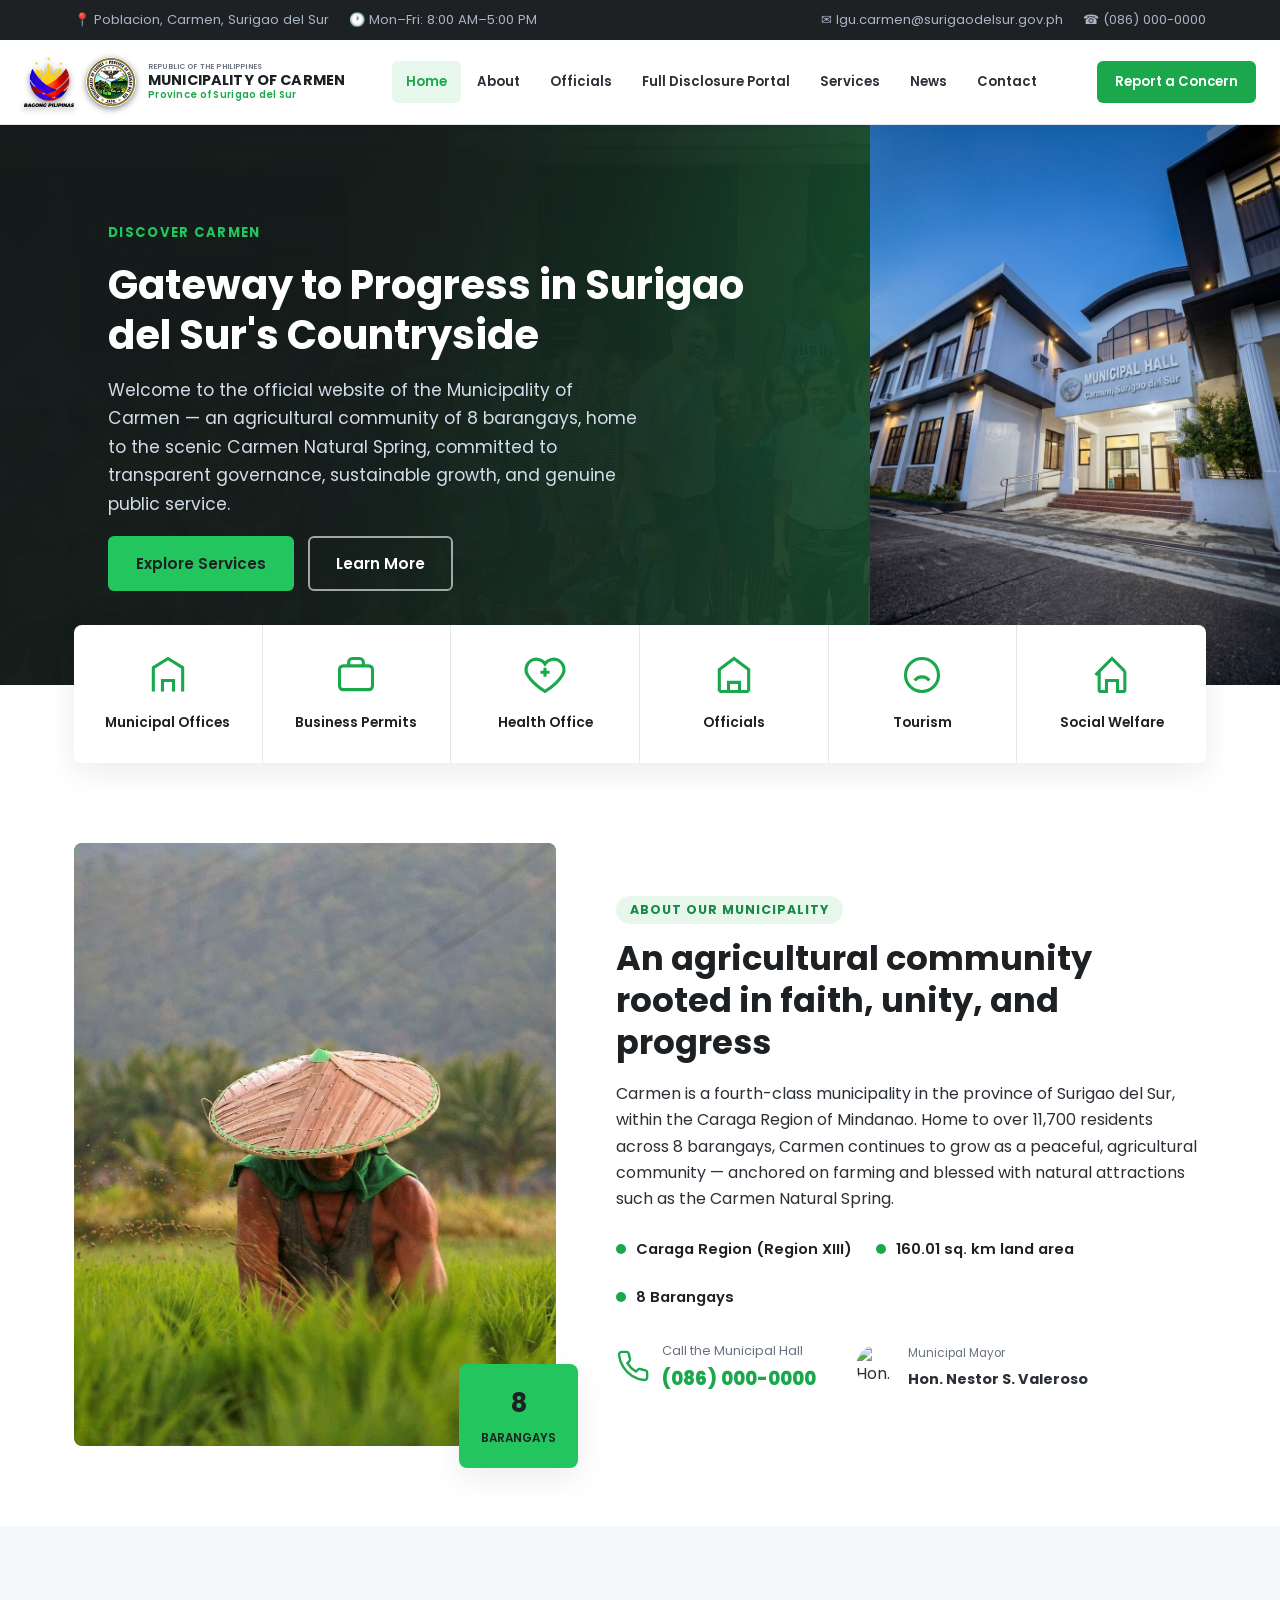
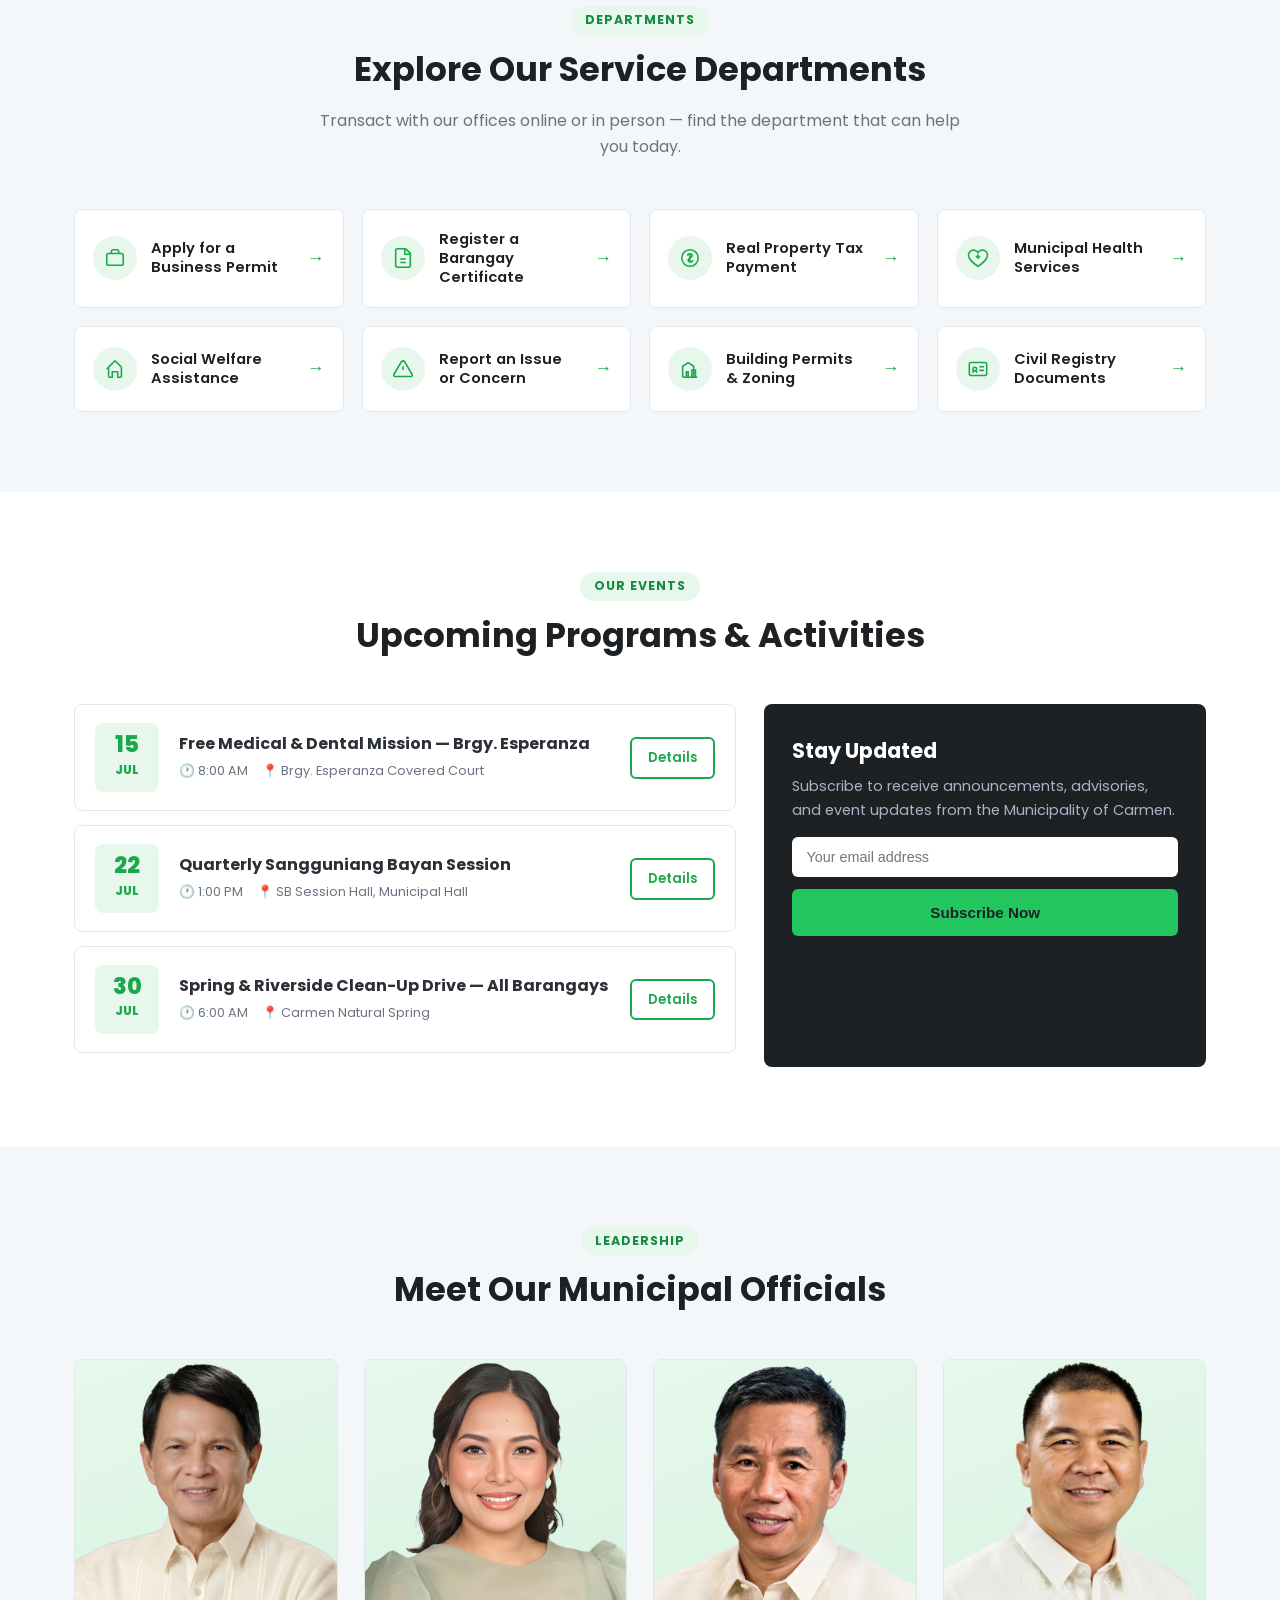
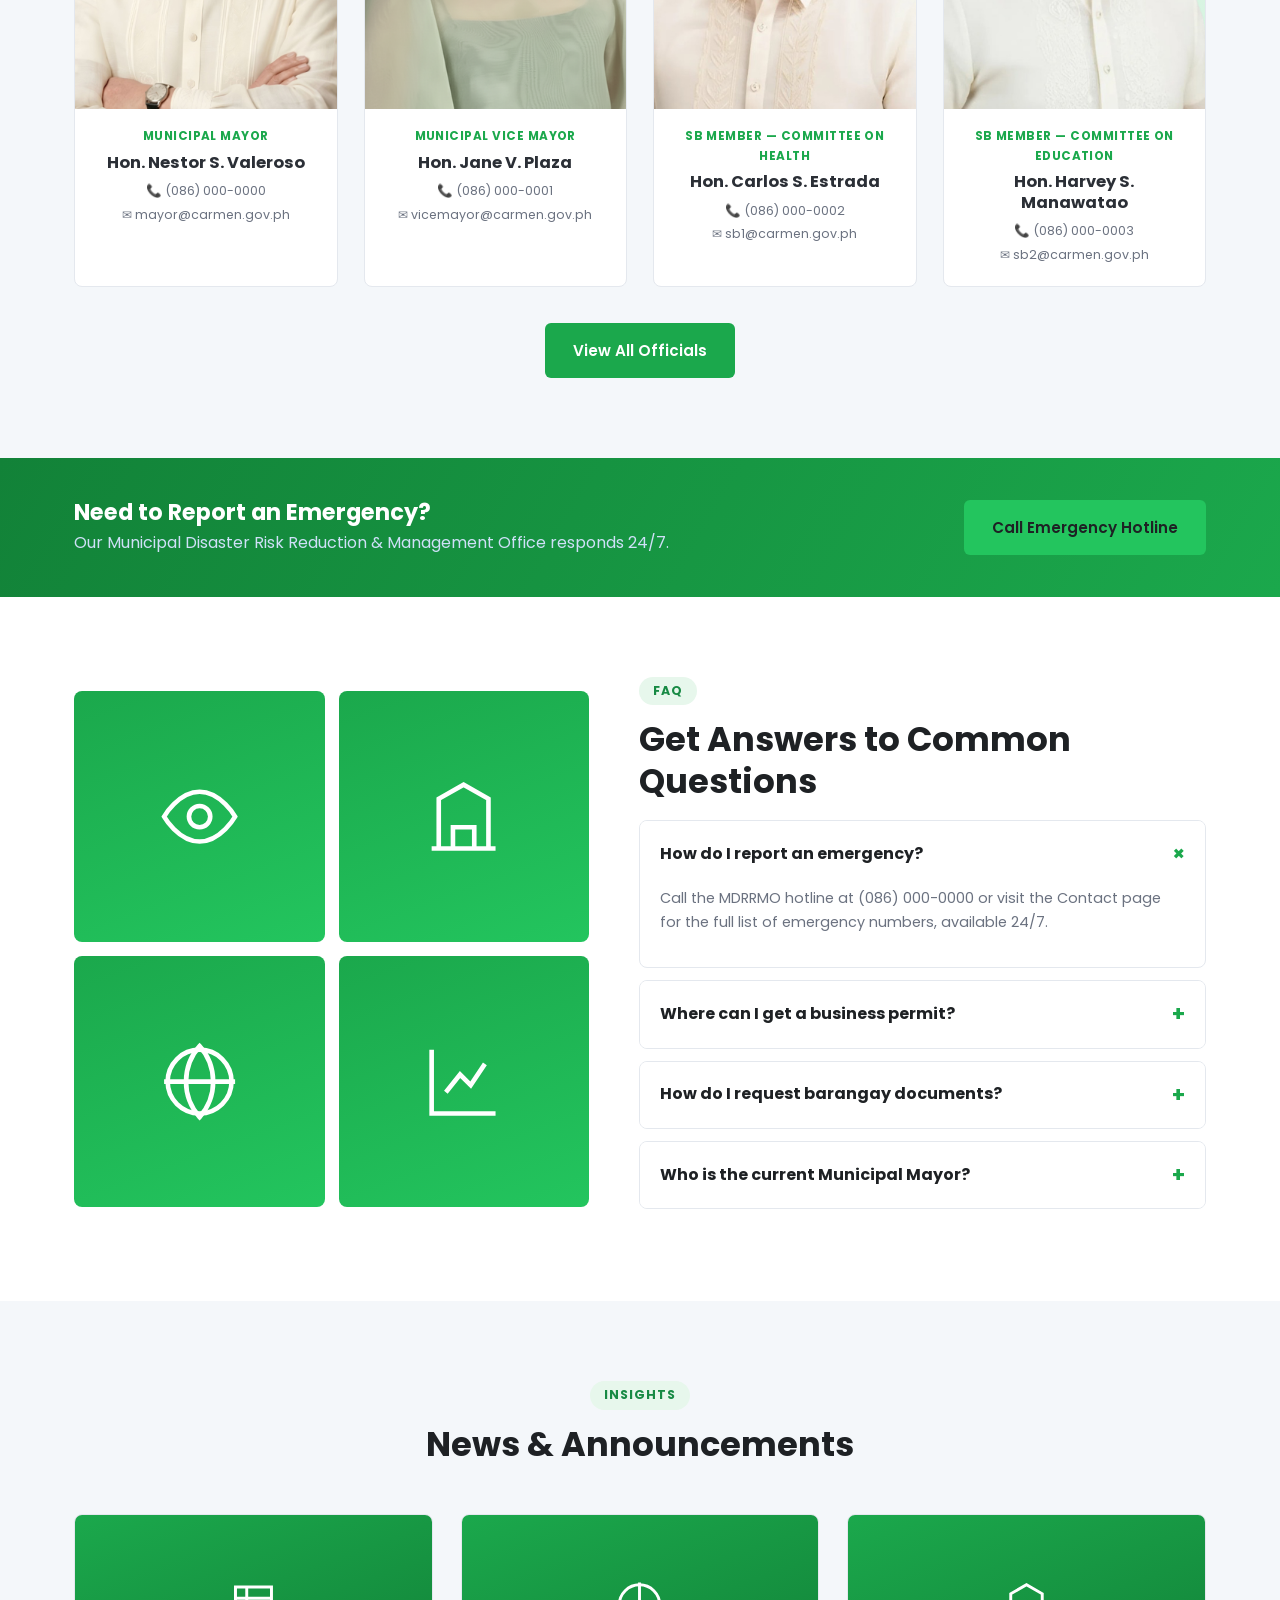
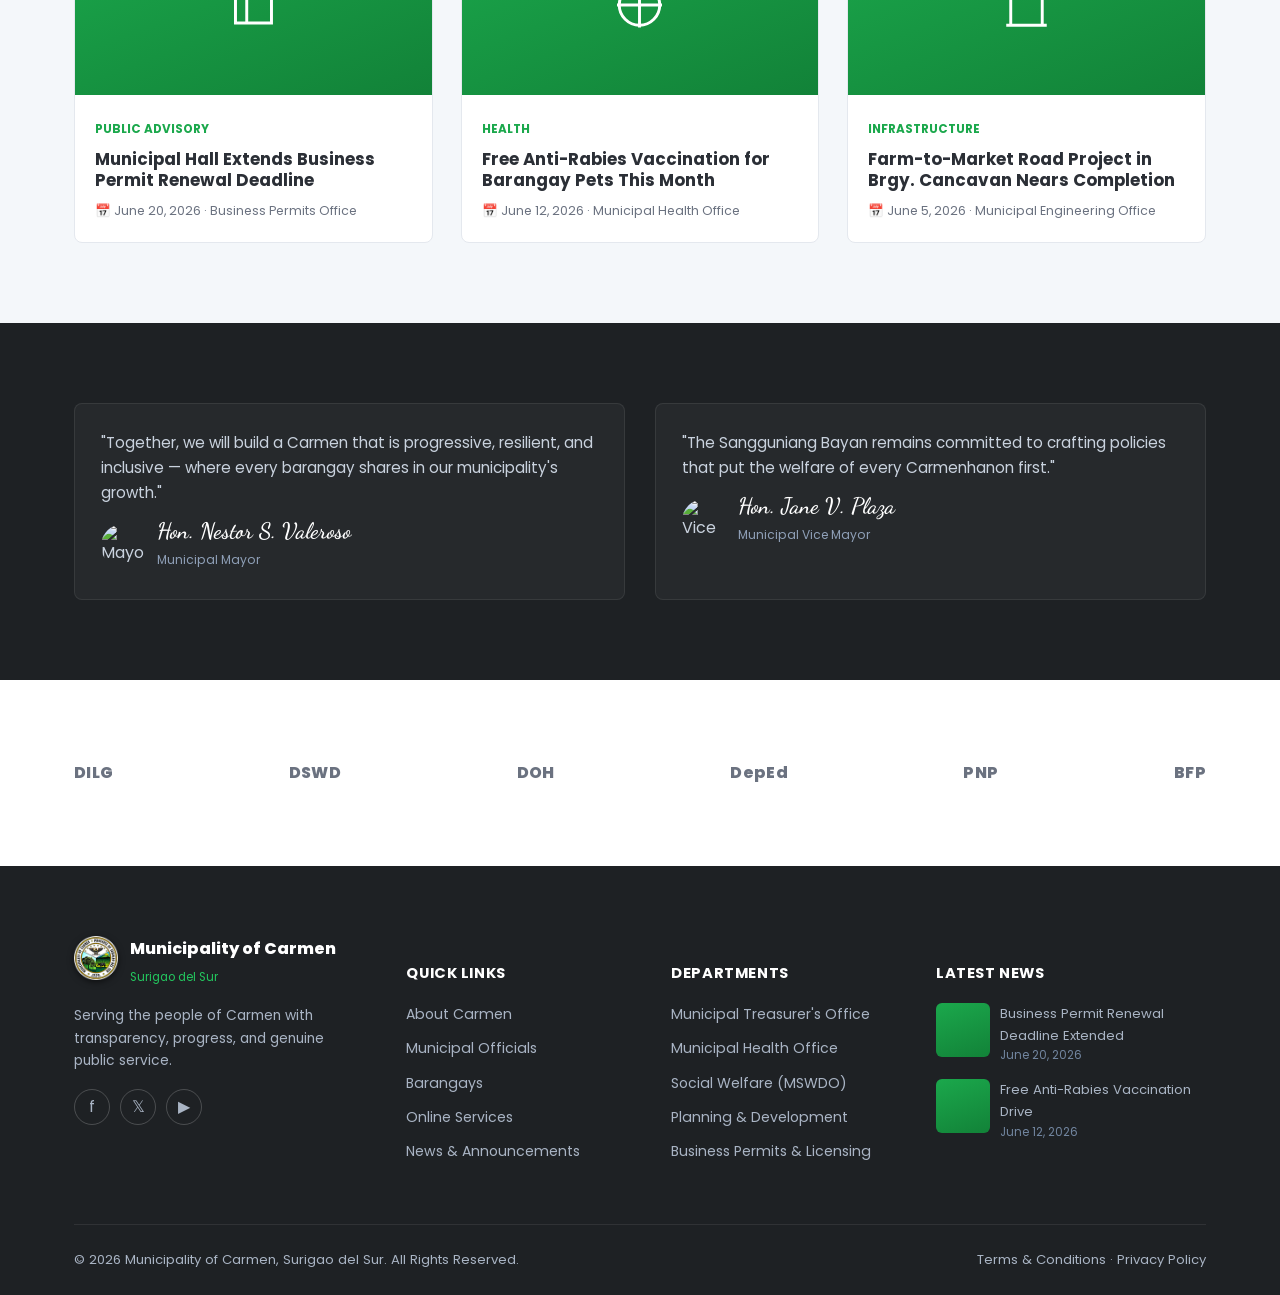
==== commit a35f4afc: "Add Full Disclosure Portal page with ordinance archive Replace the Barangays nav link with a Full Di" ====
--- a/index.html
+++ b/index.html
@@ -42,7 +42,7 @@
         <li><a href="index.html">Home</a></li>
         <li><a href="about.html">About</a></li>
         <li><a href="officials.html">Officials</a></li>
-        <li><a href="barangays.html">Barangays</a></li>
+        <li><a href="fdp.html">Full Disclosure Portal</a></li>
         <li><a href="services.html">Services</a></li>
         <li><a href="news.html">News</a></li>
         <li><a href="contact.html">Contact</a></li>
--- a/css/style.css
+++ b/css/style.css
@@ -124,6 +124,7 @@
   justify-content: space-between;
   gap: 20px;
   height: 84px;
+  max-width: 1400px;
 }
 .brand { display: flex; align-items: center; gap: 12px; }
 .brand .seal { width: 50px; height: 50px; flex-shrink: 0; filter: drop-shadow(0 2px 3px rgba(0,0,0,.45)); }
@@ -151,18 +152,20 @@
   letter-spacing: .03em;
 }
 
-.main-nav ul { display: flex; gap: 4px; align-items: center; }
+.main-nav ul { display: flex; gap: 2px; align-items: center; }
 .main-nav a {
   display: block;
-  padding: 10px 16px;
+  padding: 10px 14px;
   font-weight: 600;
   font-size: .83rem;
   color: var(--text);
   border-radius: 6px;
+  white-space: nowrap;
 }
 .main-nav a:hover, .main-nav a.active { color: var(--primary); background: var(--primary-light); }
 
-.header-cta { display: flex; align-items: center; gap: 14px; }
+.header-cta { display: flex; align-items: center; gap: 14px; flex-shrink: 0; }
+.header-cta .btn { white-space: nowrap; }
 .nav-toggle {
   display: none;
   background: none;
@@ -405,7 +408,7 @@
 }
 .official-card:hover { box-shadow: var(--shadow); transform: translateY(-4px); }
 .official-photo {
-  height: 210px;
+  aspect-ratio: 3 / 4;
   background: linear-gradient(160deg, var(--primary-light), #D3F3DE);
   display: flex;
   align-items: center;
@@ -413,7 +416,7 @@
   overflow: hidden;
 }
 .official-photo svg { width: 60%; height: 60%; color: var(--primary); }
-.official-photo img { width: 100%; height: 100%; object-fit: cover; }
+.official-photo img { width: 100%; height: 100%; object-fit: cover; object-position: top center; }
 .official-info { padding: 18px; }
 .official-info .role { color: var(--primary); font-size: .74rem; font-weight: 700; text-transform: uppercase; letter-spacing: .04em; }
 .official-info h4 { margin: 6px 0 8px; font-size: 1.02rem; }
@@ -739,6 +742,116 @@
   text-align: center;
 }
 
+/* ---------- Full Disclosure Portal ---------- */
+.fdp-layout {
+  display: grid;
+  grid-template-columns: 280px 1fr;
+  gap: 32px;
+  align-items: start;
+}
+.fdp-sidebar h3 {
+  font-size: 1.2rem;
+  margin-bottom: 16px;
+  padding-bottom: 12px;
+  border-bottom: 2px solid var(--border);
+}
+.fdp-sidebar-list { position: relative; padding-left: 4px; }
+.fdp-sidebar-list li { margin-bottom: 8px; }
+.fdp-cat-btn {
+  display: block;
+  width: 100%;
+  text-align: left;
+  padding: 14px 18px;
+  background: var(--bg-alt);
+  border: none;
+  border-left: 4px solid var(--border);
+  border-radius: 6px;
+  font-family: inherit;
+  font-weight: 600;
+  font-size: .88rem;
+  color: var(--text);
+  cursor: pointer;
+  transition: all .2s ease;
+}
+.fdp-cat-btn:hover { background: var(--primary-light); color: var(--primary-dark); border-left-color: var(--primary); }
+.fdp-cat-btn.active { background: var(--primary-dark); color: #fff; border-left-color: var(--accent); }
+
+.fdp-panel { display: none; }
+.fdp-panel.active { display: block; animation: fdp-fade .25s ease; }
+.fdp-panel h2 { color: var(--dark); font-size: 1.5rem; }
+
+.fdp-tabs, .fdp-subtabs {
+  display: flex;
+  flex-wrap: wrap;
+  gap: 8px;
+  border-bottom: 1px solid var(--border);
+  padding-bottom: 16px;
+  margin-bottom: 24px;
+}
+
+.fdp-search {
+  max-width: 320px;
+  margin-bottom: 20px;
+}
+.fdp-subtabs { border-bottom: none; padding-bottom: 0; margin-bottom: 20px; }
+.fdp-tab, .fdp-subtab {
+  padding: 11px 20px;
+  background: #fff;
+  border: 1px solid var(--border);
+  border-radius: 6px;
+  font-family: inherit;
+  font-weight: 600;
+  font-size: .84rem;
+  color: var(--text);
+  cursor: pointer;
+  transition: all .2s ease;
+}
+.fdp-tab:hover, .fdp-subtab:hover { border-color: var(--primary); color: var(--primary-dark); }
+.fdp-tab.active, .fdp-subtab.active { background: var(--primary-dark); border-color: var(--primary-dark); color: #fff; }
+
+.fdp-tab-panel, .fdp-subtab-panel { display: none; }
+.fdp-tab-panel.active, .fdp-subtab-panel.active { display: block; animation: fdp-fade .25s ease; }
+.fdp-subtab-panel h4 { color: var(--primary-dark); font-size: 1.05rem; text-transform: uppercase; letter-spacing: .03em; margin-bottom: 14px; }
+
+.ordinance-table { width: 100%; border-collapse: collapse; border-radius: var(--radius); overflow: hidden; box-shadow: var(--shadow); }
+.ordinance-table thead th {
+  background: var(--primary-dark);
+  color: #fff;
+  text-align: left;
+  padding: 16px 20px;
+  font-size: .74rem;
+  text-transform: uppercase;
+  letter-spacing: .04em;
+}
+.ordinance-table tbody td {
+  padding: 16px 20px;
+  border-bottom: 1px solid var(--border);
+  font-size: .88rem;
+  vertical-align: top;
+}
+.ordinance-table tbody tr:last-child td { border-bottom: none; }
+.ordinance-table tbody tr:hover { background: var(--bg-alt); }
+.ordinance-table .ord-no { font-weight: 700; color: var(--dark); white-space: nowrap; }
+.ordinance-table .ord-date { color: var(--text-light); white-space: nowrap; }
+.btn-view {
+  display: inline-flex;
+  align-items: center;
+  gap: 6px;
+  background: var(--primary-dark);
+  color: #fff;
+  padding: 8px 16px;
+  border-radius: 6px;
+  font-weight: 600;
+  font-size: .82rem;
+  white-space: nowrap;
+}
+.btn-view:hover { background: var(--accent-dark); }
+
+.doc-title { color: var(--dark); font-weight: 500; transition: color .15s ease; }
+.doc-title:hover { color: var(--primary); text-decoration: underline; }
+
+@keyframes fdp-fade { from { opacity: 0; transform: translateY(4px); } to { opacity: 1; transform: translateY(0); } }
+
 /* ---------- Utility ---------- */
 .text-center { text-align: center; }
 .mt-0 { margin-top: 0; }
@@ -746,7 +859,7 @@
 
 /* ---------- Responsive ---------- */
 @media (max-width: 992px) {
-  .about-split, .gallery-faq, .two-col { grid-template-columns: 1fr; }
+  .about-split, .gallery-faq, .two-col, .fdp-layout { grid-template-columns: 1fr; }
   .events-layout { grid-template-columns: 1fr; }
   .officials-grid, .news-grid, .barangay-grid, .services-directory, .contact-grid, .stat-grid, .dept-icon-grid { grid-template-columns: repeat(2, 1fr); }
   .footer-top { grid-template-columns: 1fr 1fr; }
@@ -776,3 +889,33 @@
   .header-cta .btn { display: none; }
   .header-cta { gap: 8px; }
 }
+
+/* ---------- Scroll reveal animation ---------- */
+.reveal {
+  opacity: 0;
+  transform: translateY(32px);
+  transition: opacity .7s cubic-bezier(.25,.8,.25,1), transform .7s cubic-bezier(.25,.8,.25,1);
+}
+.reveal.is-visible { opacity: 1; transform: none; }
+.reveal-stagger > * {
+  opacity: 0;
+  transform: translateY(24px);
+  transition: opacity .55s ease, transform .55s ease;
+}
+.reveal-stagger.is-visible > * { opacity: 1; transform: none; }
+.reveal-stagger.is-visible > *:nth-child(1) { transition-delay: .05s; }
+.reveal-stagger.is-visible > *:nth-child(2) { transition-delay: .12s; }
+.reveal-stagger.is-visible > *:nth-child(3) { transition-delay: .19s; }
+.reveal-stagger.is-visible > *:nth-child(4) { transition-delay: .26s; }
+.reveal-stagger.is-visible > *:nth-child(5) { transition-delay: .33s; }
+.reveal-stagger.is-visible > *:nth-child(6) { transition-delay: .4s; }
+.reveal-stagger.is-visible > *:nth-child(7) { transition-delay: .47s; }
+.reveal-stagger.is-visible > *:nth-child(8) { transition-delay: .54s; }
+
+@media (prefers-reduced-motion: reduce) {
+  .reveal, .reveal-stagger > * {
+    opacity: 1 !important;
+    transform: none !important;
+    transition: none !important;
+  }
+}
